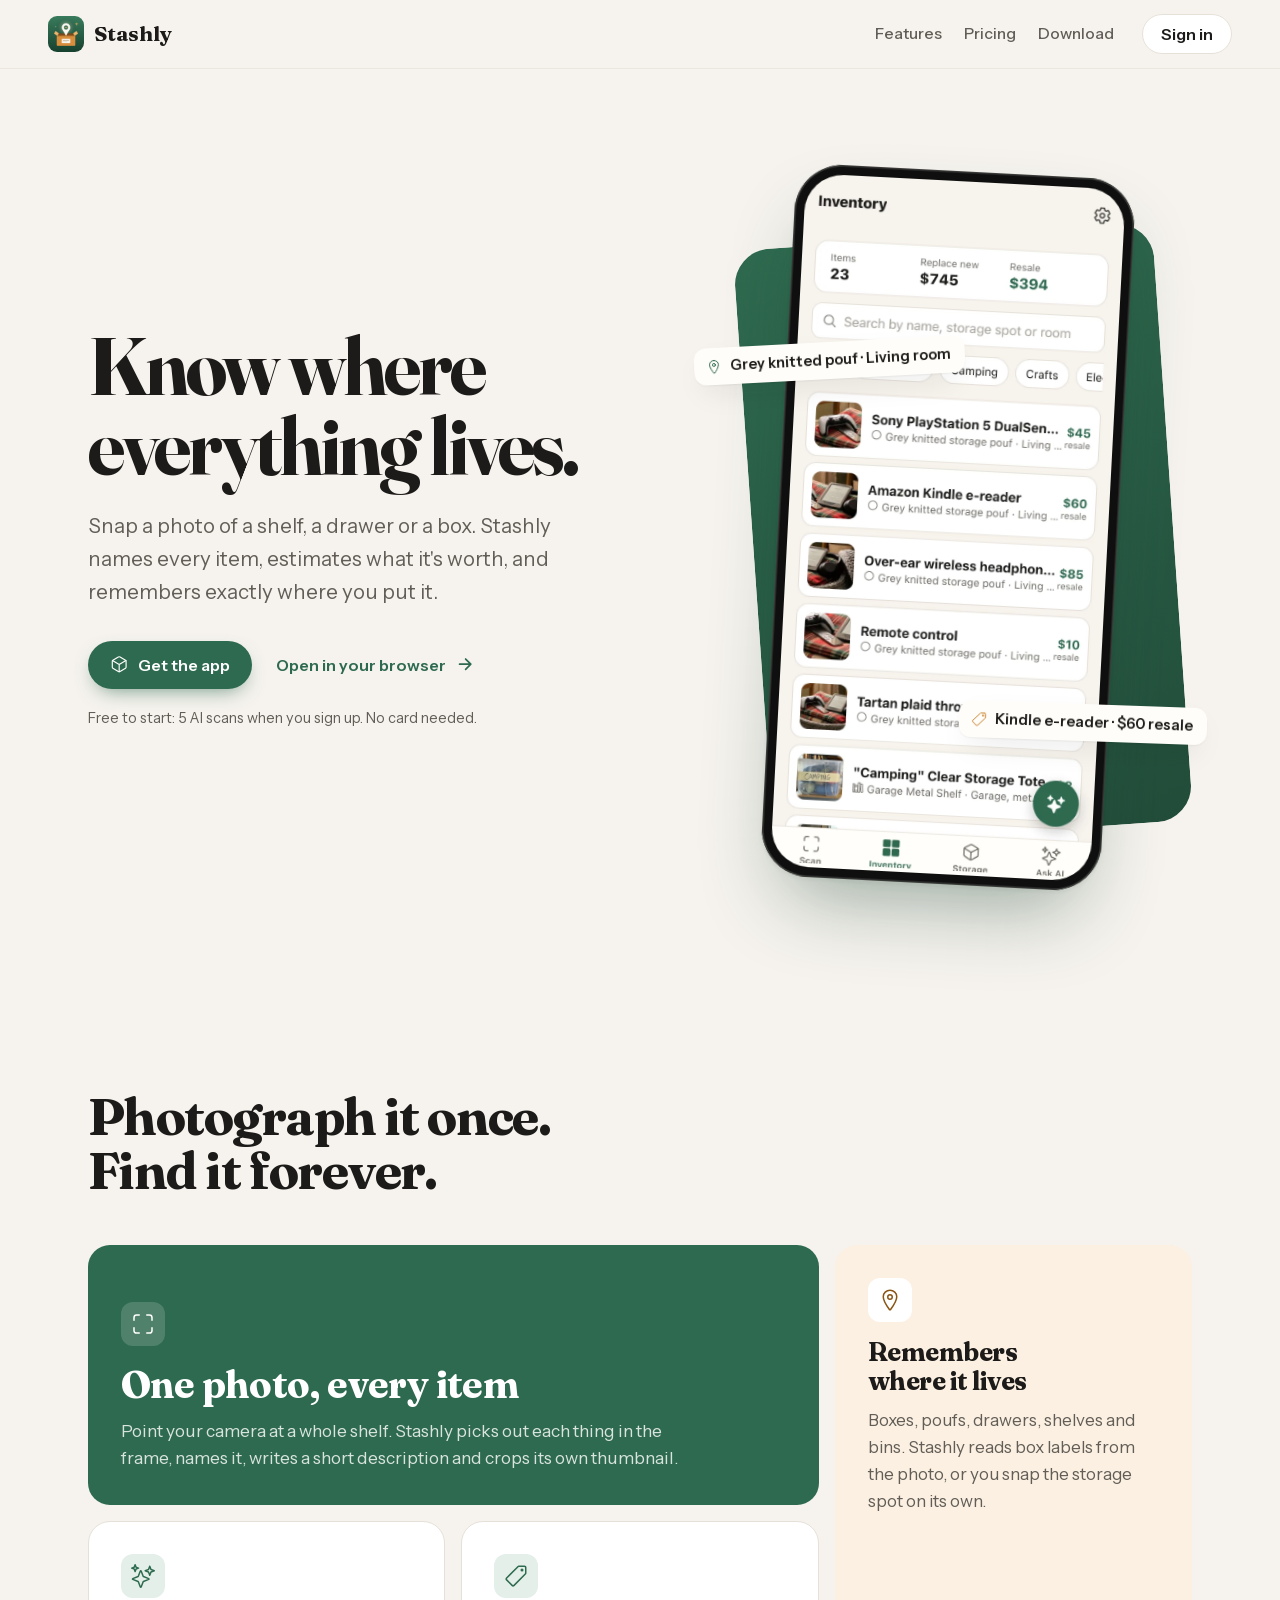
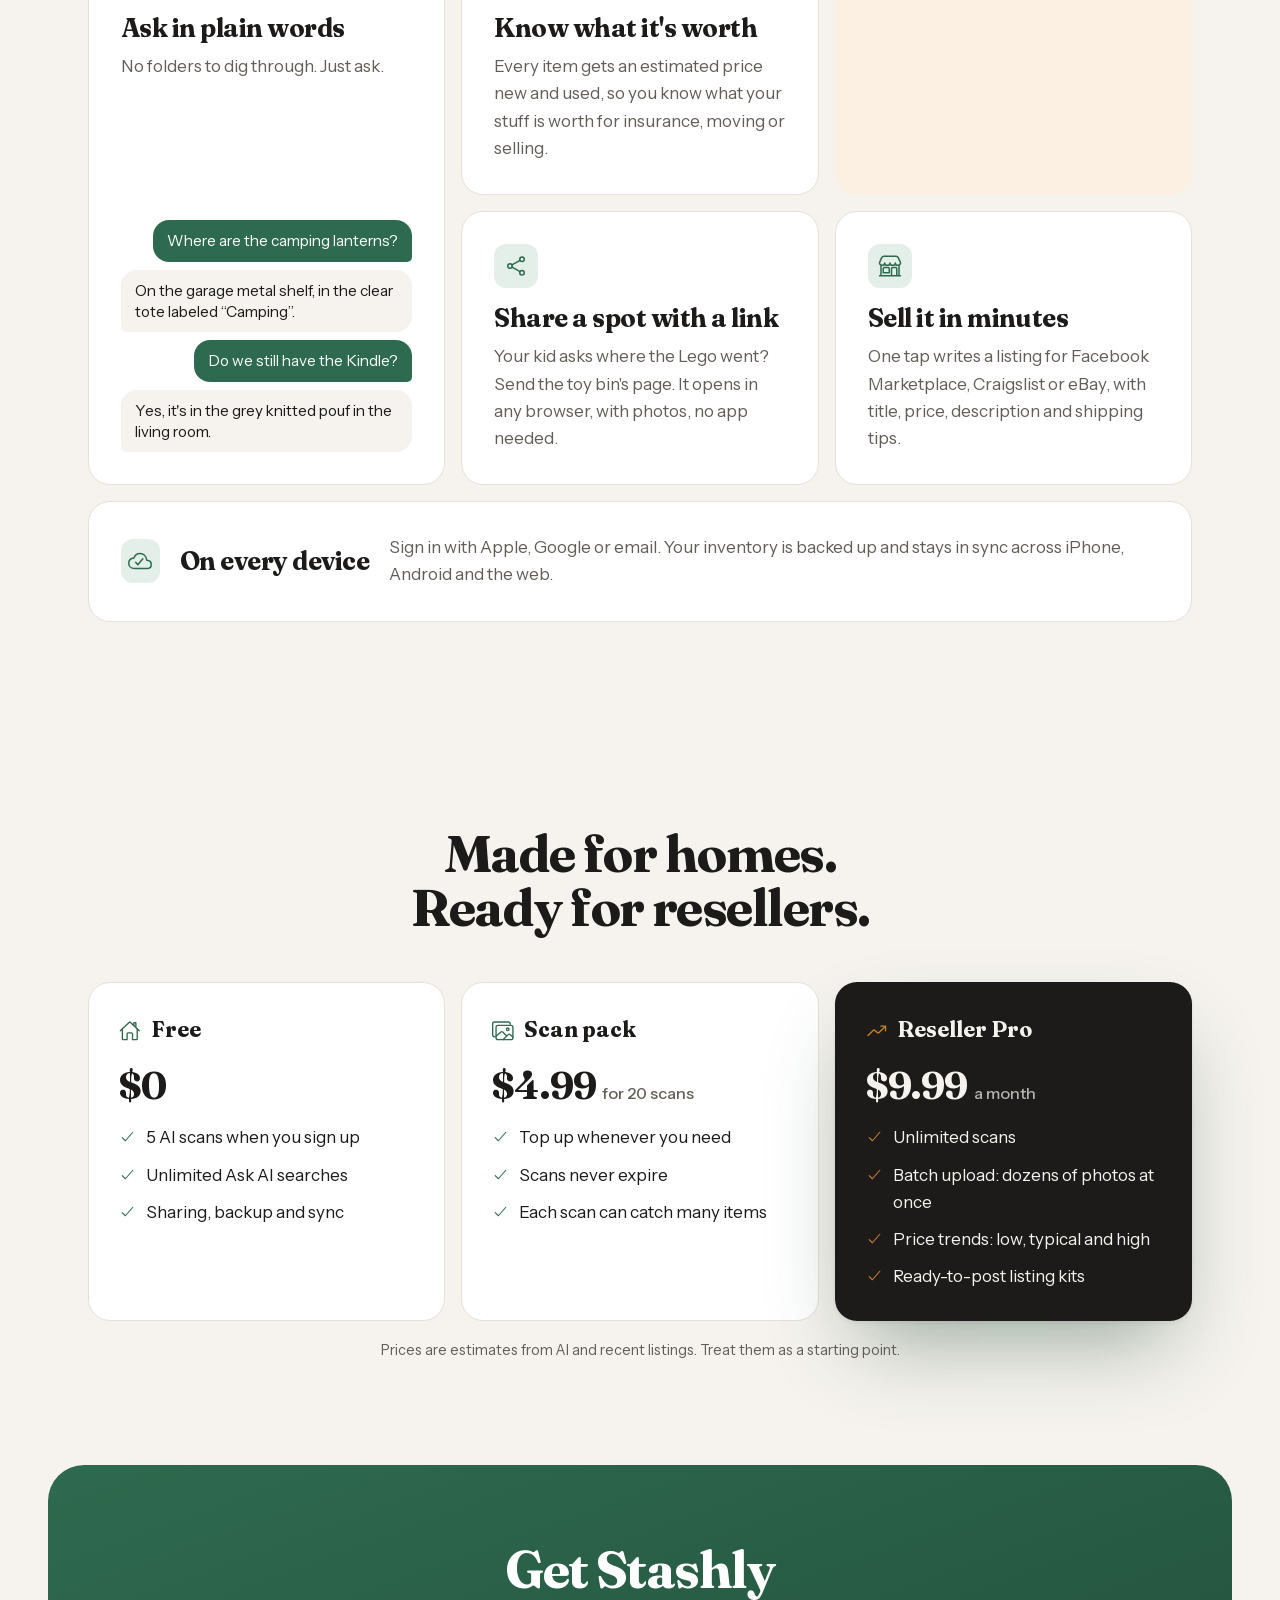
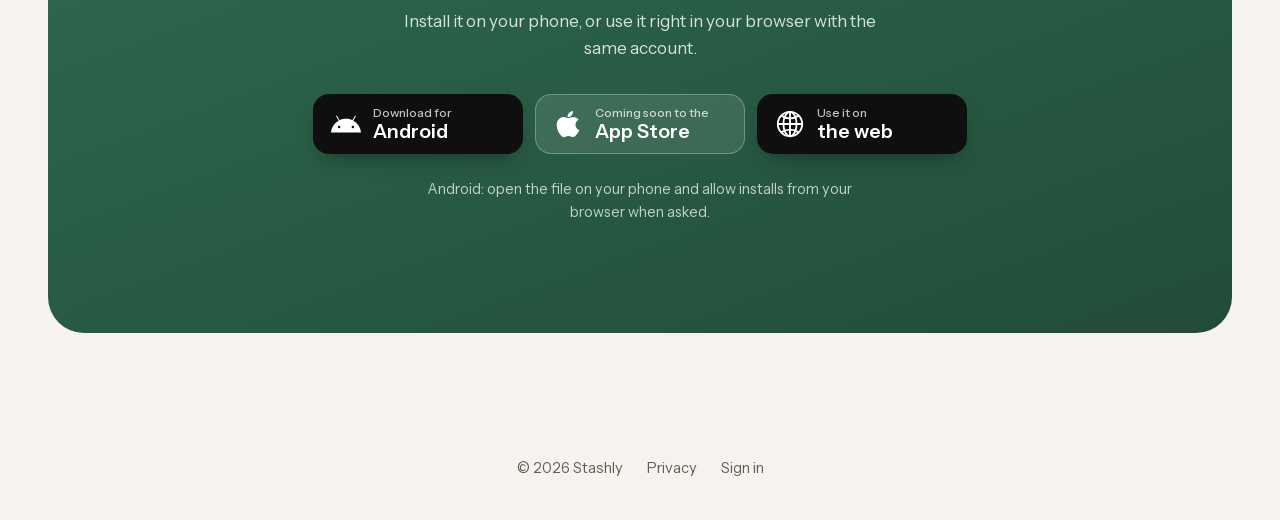
==== index.html @ a362dfa8 "Stashly website v0.7.0 Co-Authored-By: Claude Opus 5.5 <noreply@anthropic.com>" ====
<!doctype html>
<html lang="en">
<head>
  <meta charset="utf-8" />
  <meta name="viewport" content="width=device-width, initial-scale=1" />
  <title>Stashly – know where everything lives</title>
  <meta name="description" content="Snap a photo. Stashly names every item, estimates what it's worth, and remembers which box, pouf or drawer it's in. Ask in plain words to find anything." />
  <meta name="theme-color" content="#2E6A4F" />
  <meta property="og:title" content="Stashly – know where everything lives" />
  <meta property="og:description" content="AI home inventory: photograph your stuff, find anything, know what it's worth." />
  <meta property="og:image" content="img/app-inventory.webp" />
  <link rel="icon" type="image/png" href="img/favicon.png" />
  <link rel="apple-touch-icon" href="img/icon-192.png" />
  <link rel="preload" href="fonts/fraunces.woff2" as="font" type="font/woff2" crossorigin />
  <link rel="preload" href="fonts/instrument-sans.woff2" as="font" type="font/woff2" crossorigin />
  <link rel="stylesheet" href="style.css" />
</head>
<body>
  <a class="skip" href="#main">Skip to content</a>

  <header class="top">
    <a class="brand" href="./" aria-label="Stashly home">
      <img src="img/icon-192.png" alt="" width="36" height="36" />
      <span>Stashly</span>
    </a>
    <nav aria-label="Main">
      <a href="#features">Features</a>
      <a href="#pricing">Pricing</a>
      <a href="#download">Download</a>
    </nav>
    <a class="btn btn-ghost signin" href="app/sign-in">Sign in</a>
  </header>

  <main id="main">
    <section class="hero">
      <div class="hero-copy">
        <h1>Know where everything lives.</h1>
        <p class="lede">Snap a photo of a shelf, a drawer or a box. Stashly names every item, estimates what it's worth, and remembers exactly where you put it.</p>
        <div class="cta-row">
          <a class="btn btn-primary" href="#download"><svg aria-hidden="true" focusable="false" fill="currentColor" xmlns="http://www.w3.org/2000/svg" viewBox="0 0 512 512"><path d="M448 341.37V170.61A32 32 0 00432.11 143l-152-88.46a47.94 47.94 0 00-48.24 0L79.89 143A32 32 0 0064 170.61v170.76A32 32 0 0079.89 369l152 88.46a48 48 0 0048.24 0l152-88.46A32 32 0 00448 341.37z" fill="none" stroke="currentColor" stroke-linecap="round" stroke-linejoin="round" stroke-width="32"/><path fill="none" stroke="currentColor" stroke-linecap="round" stroke-linejoin="round" stroke-width="32" d="M69 153.99l187 110 187-110M256 463.99v-200"/></svg>Get the app</a>
          <a class="btn btn-quiet" href="app/">Open in your browser<svg aria-hidden="true" focusable="false" fill="currentColor" xmlns="http://www.w3.org/2000/svg" viewBox="0 0 512 512"><path fill="none" stroke="currentColor" stroke-linecap="round" stroke-linejoin="round" stroke-width="48" d="M268 112l144 144-144 144M392 256H100"/></svg></a>
        </div>
        <p class="fineprint">Free to start: 5 AI scans when you sign up. No card needed.</p>
      </div>

      <figure class="hero-art">
        <div class="slab" aria-hidden="true"></div>
        <div class="phone">
          <img src="img/app-inventory.webp" width="780" height="1688"
               alt="Stashly inventory screen: 23 items worth $745 new and $394 resale, each with a photo and the storage spot it lives in, like a grey knitted pouf in the living room." />
        </div>
        <span class="tag tag-a" aria-hidden="true"><svg aria-hidden="true" focusable="false" fill="currentColor" xmlns="http://www.w3.org/2000/svg" viewBox="0 0 512 512"><path d="M256 48c-79.5 0-144 61.39-144 137 0 87 96 224.87 131.25 272.49a15.77 15.77 0 0025.5 0C304 409.89 400 272.07 400 185c0-75.61-64.5-137-144-137z" fill="none" stroke="currentColor" stroke-linecap="round" stroke-linejoin="round" stroke-width="32"/><circle cx="256" cy="192" r="48" fill="none" stroke="currentColor" stroke-linecap="round" stroke-linejoin="round" stroke-width="32"/></svg>Grey knitted pouf · Living room</span>
        <span class="tag tag-b" aria-hidden="true"><svg aria-hidden="true" focusable="false" fill="currentColor" xmlns="http://www.w3.org/2000/svg" viewBox="0 0 512 512"><path d="M435.25 48h-122.9a14.46 14.46 0 00-10.2 4.2L56.45 297.9a28.85 28.85 0 000 40.7l117 117a28.85 28.85 0 0040.7 0L459.75 210a14.46 14.46 0 004.2-10.2v-123a28.66 28.66 0 00-28.7-28.8z" fill="none" stroke="currentColor" stroke-linecap="round" stroke-linejoin="round" stroke-width="32"/><path d="M384 160a32 32 0 1132-32 32 32 0 01-32 32z"/></svg>Kindle e-reader · $60 resale</span>
      </figure>
    </section>

    <section id="features" class="features" aria-labelledby="features-h">
      <h2 id="features-h">Photograph it once. Find it forever.</h2>

      <div class="bento">
        <article class="card c-scan">
          <span class="ico"><svg aria-hidden="true" focusable="false" fill="currentColor" xmlns="http://www.w3.org/2000/svg" viewBox="0 0 512 512"><path d="M336 448h56a56 56 0 0056-56v-56M448 176v-56a56 56 0 00-56-56h-56M176 448h-56a56 56 0 01-56-56v-56M64 176v-56a56 56 0 0156-56h56" fill="none" stroke="currentColor" stroke-linecap="round" stroke-linejoin="round" stroke-width="32"/></svg></span>
          <h3>One photo, every item</h3>
          <p>Point your camera at a whole shelf. Stashly picks out each thing in the frame, names it, writes a short description and crops its own thumbnail.</p>
        </article>

        <article class="card c-where">
          <span class="ico"><svg aria-hidden="true" focusable="false" fill="currentColor" xmlns="http://www.w3.org/2000/svg" viewBox="0 0 512 512"><path d="M256 48c-79.5 0-144 61.39-144 137 0 87 96 224.87 131.25 272.49a15.77 15.77 0 0025.5 0C304 409.89 400 272.07 400 185c0-75.61-64.5-137-144-137z" fill="none" stroke="currentColor" stroke-linecap="round" stroke-linejoin="round" stroke-width="32"/><circle cx="256" cy="192" r="48" fill="none" stroke="currentColor" stroke-linecap="round" stroke-linejoin="round" stroke-width="32"/></svg></span>
          <h3>Remembers where it lives</h3>
          <p>Boxes, poufs, drawers, shelves and bins. Stashly reads box labels from the photo, or you snap the storage spot on its own.</p>
        </article>

        <article class="card c-ask">
          <span class="ico"><svg aria-hidden="true" focusable="false" fill="currentColor" xmlns="http://www.w3.org/2000/svg" viewBox="0 0 512 512"><path d="M259.92 262.91L216.4 149.77a9 9 0 00-16.8 0l-43.52 113.14a9 9 0 01-5.17 5.17L37.77 311.6a9 9 0 000 16.8l113.14 43.52a9 9 0 015.17 5.17l43.52 113.14a9 9 0 0016.8 0l43.52-113.14a9 9 0 015.17-5.17l113.14-43.52a9 9 0 000-16.8l-113.14-43.52a9 9 0 01-5.17-5.17zM108 68L88 16 68 68 16 88l52 20 20 52 20-52 52-20-52-20zM426.67 117.33L400 48l-26.67 69.33L304 144l69.33 26.67L400 240l26.67-69.33L496 144l-69.33-26.67z" fill="none" stroke="currentColor" stroke-linecap="round" stroke-linejoin="round" stroke-width="32"/></svg></span>
          <h3>Ask in plain words</h3>
          <p>No folders to dig through. Just ask.</p>
          <div class="chat" aria-label="Example question and answer">
            <p class="q">Where are the camping lanterns?</p>
            <p class="a">On the garage metal shelf, in the clear tote labeled “Camping”.</p>
            <p class="q">Do we still have the Kindle?</p>
            <p class="a">Yes, it's in the grey knitted pouf in the living room.</p>
          </div>
        </article>

        <article class="card c-worth">
          <span class="ico"><svg aria-hidden="true" focusable="false" fill="currentColor" xmlns="http://www.w3.org/2000/svg" viewBox="0 0 512 512"><path d="M435.25 48h-122.9a14.46 14.46 0 00-10.2 4.2L56.45 297.9a28.85 28.85 0 000 40.7l117 117a28.85 28.85 0 0040.7 0L459.75 210a14.46 14.46 0 004.2-10.2v-123a28.66 28.66 0 00-28.7-28.8z" fill="none" stroke="currentColor" stroke-linecap="round" stroke-linejoin="round" stroke-width="32"/><path d="M384 160a32 32 0 1132-32 32 32 0 01-32 32z"/></svg></span>
          <h3>Know what it's worth</h3>
          <p>Every item gets an estimated price new and used, so you know what your stuff is worth for insurance, moving or selling.</p>
        </article>

        <article class="card c-share">
          <span class="ico"><svg aria-hidden="true" focusable="false" fill="currentColor" xmlns="http://www.w3.org/2000/svg" viewBox="0 0 512 512"><circle cx="128" cy="256" r="48" fill="none" stroke="currentColor" stroke-linecap="round" stroke-linejoin="round" stroke-width="32"/><circle cx="384" cy="112" r="48" fill="none" stroke="currentColor" stroke-linecap="round" stroke-linejoin="round" stroke-width="32"/><circle cx="384" cy="400" r="48" fill="none" stroke="currentColor" stroke-linecap="round" stroke-linejoin="round" stroke-width="32"/><path fill="none" stroke="currentColor" stroke-linecap="round" stroke-linejoin="round" stroke-width="32" d="M169.83 279.53l172.34 96.94M342.17 135.53l-172.34 96.94"/></svg></span>
          <h3>Share a spot with a link</h3>
          <p>Your kid asks where the Lego went? Send the toy bin's page. It opens in any browser, with photos, no app needed.</p>
        </article>

        <article class="card c-sell">
          <span class="ico"><svg aria-hidden="true" focusable="false" fill="currentColor" xmlns="http://www.w3.org/2000/svg" viewBox="0 0 512 512"><path fill="none" stroke="currentColor" stroke-linecap="round" stroke-linejoin="round" stroke-width="32" d="M448 448V240M64 240v208M382.47 48H129.53c-21.79 0-41.47 12-49.93 30.46L36.3 173c-14.58 31.81 9.63 67.85 47.19 69h2c31.4 0 56.85-25.18 56.85-52.23 0 27 25.46 52.23 56.86 52.23s56.8-23.38 56.8-52.23c0 27 25.45 52.23 56.85 52.23s56.86-23.38 56.86-52.23c0 28.85 25.45 52.23 56.85 52.23h1.95c37.56-1.17 61.77-37.21 47.19-69l-43.3-94.54C423.94 60 404.26 48 382.47 48zM32 464h448M136 288h80a24 24 0 0124 24v88h0-128 0v-88a24 24 0 0124-24zM288 464V312a24 24 0 0124-24h64a24 24 0 0124 24v152"/></svg></span>
          <h3>Sell it in minutes</h3>
          <p>One tap writes a listing for Facebook Marketplace, Craigslist or eBay, with title, price, description and shipping tips.</p>
        </article>

        <article class="card c-sync">
          <span class="ico"><svg aria-hidden="true" focusable="false" fill="currentColor" xmlns="http://www.w3.org/2000/svg" viewBox="0 0 512 512"><path d="M400 240c-8.89-89.54-71-144-144-144-69 0-113.44 48.2-128 96-60 6-112 43.59-112 112 0 66 54 112 120 112h260c55 0 100-27.44 100-88 0-59.82-53-85.76-96-88z" fill="none" stroke="currentColor" stroke-linejoin="round" stroke-width="32"/><path fill="none" stroke="currentColor" stroke-linecap="round" stroke-linejoin="round" stroke-width="32" d="M317 208L209.2 336 163 284.8"/></svg></span>
          <h3>On every device</h3>
          <p>Sign in with Apple, Google or email. Your inventory is backed up and stays in sync across iPhone, Android and the web.</p>
        </article>
      </div>
    </section>

    <section id="pricing" class="pricing" aria-labelledby="pricing-h">
      <h2 id="pricing-h">Made for homes. Ready for resellers.</h2>
      <div class="plans">
        <div class="plan">
          <h3><svg aria-hidden="true" focusable="false" fill="currentColor" xmlns="http://www.w3.org/2000/svg" viewBox="0 0 512 512"><path d="M80 212v236a16 16 0 0016 16h96V328a24 24 0 0124-24h80a24 24 0 0124 24v136h96a16 16 0 0016-16V212" fill="none" stroke="currentColor" stroke-linecap="round" stroke-linejoin="round" stroke-width="32"/><path d="M480 256L266.89 52c-5-5.28-16.69-5.34-21.78 0L32 256M400 179V64h-48v69" fill="none" stroke="currentColor" stroke-linecap="round" stroke-linejoin="round" stroke-width="32"/></svg>Free</h3>
          <p class="price">$0</p>
          <ul>
            <li><svg aria-hidden="true" focusable="false" fill="currentColor" xmlns="http://www.w3.org/2000/svg" viewBox="0 0 512 512"><path fill="none" stroke="currentColor" stroke-linecap="round" stroke-linejoin="round" stroke-width="32" d="M416 128L192 384l-96-96"/></svg>5 AI scans when you sign up</li>
            <li><svg aria-hidden="true" focusable="false" fill="currentColor" xmlns="http://www.w3.org/2000/svg" viewBox="0 0 512 512"><path fill="none" stroke="currentColor" stroke-linecap="round" stroke-linejoin="round" stroke-width="32" d="M416 128L192 384l-96-96"/></svg>Unlimited Ask AI searches</li>
            <li><svg aria-hidden="true" focusable="false" fill="currentColor" xmlns="http://www.w3.org/2000/svg" viewBox="0 0 512 512"><path fill="none" stroke="currentColor" stroke-linecap="round" stroke-linejoin="round" stroke-width="32" d="M416 128L192 384l-96-96"/></svg>Sharing, backup and sync</li>
          </ul>
        </div>
        <div class="plan">
          <h3><svg aria-hidden="true" focusable="false" fill="currentColor" xmlns="http://www.w3.org/2000/svg" viewBox="0 0 512 512"><path d="M432 112V96a48.14 48.14 0 00-48-48H64a48.14 48.14 0 00-48 48v256a48.14 48.14 0 0048 48h16" fill="none" stroke="currentColor" stroke-linejoin="round" stroke-width="32"/><rect x="96" y="128" width="400" height="336" rx="45.99" ry="45.99" fill="none" stroke="currentColor" stroke-linejoin="round" stroke-width="32"/><ellipse cx="372.92" cy="219.64" rx="30.77" ry="30.55" fill="none" stroke="currentColor" stroke-miterlimit="10" stroke-width="32"/><path d="M342.15 372.17L255 285.78a30.93 30.93 0 00-42.18-1.21L96 387.64M265.23 464l118.59-117.73a31 31 0 0141.46-1.87L496 402.91" fill="none" stroke="currentColor" stroke-linecap="round" stroke-linejoin="round" stroke-width="32"/></svg>Scan pack</h3>
          <p class="price">$4.99 <span>for 20 scans</span></p>
          <ul>
            <li><svg aria-hidden="true" focusable="false" fill="currentColor" xmlns="http://www.w3.org/2000/svg" viewBox="0 0 512 512"><path fill="none" stroke="currentColor" stroke-linecap="round" stroke-linejoin="round" stroke-width="32" d="M416 128L192 384l-96-96"/></svg>Top up whenever you need</li>
            <li><svg aria-hidden="true" focusable="false" fill="currentColor" xmlns="http://www.w3.org/2000/svg" viewBox="0 0 512 512"><path fill="none" stroke="currentColor" stroke-linecap="round" stroke-linejoin="round" stroke-width="32" d="M416 128L192 384l-96-96"/></svg>Scans never expire</li>
            <li><svg aria-hidden="true" focusable="false" fill="currentColor" xmlns="http://www.w3.org/2000/svg" viewBox="0 0 512 512"><path fill="none" stroke="currentColor" stroke-linecap="round" stroke-linejoin="round" stroke-width="32" d="M416 128L192 384l-96-96"/></svg>Each scan can catch many items</li>
          </ul>
        </div>
        <div class="plan plan-pro">
          <h3><svg aria-hidden="true" focusable="false" fill="currentColor" xmlns="http://www.w3.org/2000/svg" viewBox="0 0 512 512"><path fill="none" stroke="currentColor" stroke-linecap="round" stroke-linejoin="round" stroke-width="32" d="M352 144h112v112"/><path d="M48 368l121.37-121.37a32 32 0 0145.26 0l50.74 50.74a32 32 0 0045.26 0L448 160" fill="none" stroke="currentColor" stroke-linecap="round" stroke-linejoin="round" stroke-width="32"/></svg>Reseller Pro</h3>
          <p class="price">$9.99 <span>a month</span></p>
          <ul>
            <li><svg aria-hidden="true" focusable="false" fill="currentColor" xmlns="http://www.w3.org/2000/svg" viewBox="0 0 512 512"><path fill="none" stroke="currentColor" stroke-linecap="round" stroke-linejoin="round" stroke-width="32" d="M416 128L192 384l-96-96"/></svg>Unlimited scans</li>
            <li><svg aria-hidden="true" focusable="false" fill="currentColor" xmlns="http://www.w3.org/2000/svg" viewBox="0 0 512 512"><path fill="none" stroke="currentColor" stroke-linecap="round" stroke-linejoin="round" stroke-width="32" d="M416 128L192 384l-96-96"/></svg>Batch upload: dozens of photos at once</li>
            <li><svg aria-hidden="true" focusable="false" fill="currentColor" xmlns="http://www.w3.org/2000/svg" viewBox="0 0 512 512"><path fill="none" stroke="currentColor" stroke-linecap="round" stroke-linejoin="round" stroke-width="32" d="M416 128L192 384l-96-96"/></svg>Price trends: low, typical and high</li>
            <li><svg aria-hidden="true" focusable="false" fill="currentColor" xmlns="http://www.w3.org/2000/svg" viewBox="0 0 512 512"><path fill="none" stroke="currentColor" stroke-linecap="round" stroke-linejoin="round" stroke-width="32" d="M416 128L192 384l-96-96"/></svg>Ready-to-post listing kits</li>
          </ul>
        </div>
      </div>
      <p class="fineprint center">Prices are estimates from AI and recent listings. Treat them as a starting point.</p>
    </section>

    <section id="download" class="download" aria-labelledby="download-h">
      <div class="download-inner">
        <h2 id="download-h">Get Stashly</h2>
        <p>Install it on your phone, or use it right in your browser with the same account.</p>
        <div class="stores">
          <a class="store" href="https://github.com/sslugic/stashly-site/releases/latest/download/Stashly.apk">
            <svg aria-hidden="true" focusable="false" fill="currentColor" xmlns="http://www.w3.org/2000/svg" viewBox="0 0 512 512"><path d="M380.91 199l42.47-73.57a8.63 8.63 0 00-3.12-11.76 8.52 8.52 0 00-11.71 3.12l-43 74.52c-32.83-15-69.78-23.35-109.52-23.35s-76.69 8.36-109.52 23.35l-43-74.52a8.6 8.6 0 10-14.88 8.64L131 199C57.8 238.64 8.19 312.77 0 399.55h512c-8.19-86.78-57.8-160.91-131.09-200.55zM138.45 327.65a21.46 21.46 0 1121.46-21.46 21.47 21.47 0 01-21.46 21.46zm235 0A21.46 21.46 0 11395 306.19a21.47 21.47 0 01-21.51 21.46z"/></svg>
            <span><small>Download for</small>Android</span>
          </a>
          <span class="store is-soon" aria-disabled="true">
            <svg aria-hidden="true" focusable="false" fill="currentColor" xmlns="http://www.w3.org/2000/svg" viewBox="0 0 512 512"><path d="M349.13 136.86c-40.32 0-57.36 19.24-85.44 19.24-28.79 0-50.75-19.1-85.69-19.1-34.2 0-70.67 20.88-93.83 56.45-32.52 50.16-27 144.63 25.67 225.11 18.84 28.81 44 61.12 77 61.47h.6c28.68 0 37.2-18.78 76.67-19h.6c38.88 0 46.68 18.89 75.24 18.89h.6c33-.35 59.51-36.15 78.35-64.85 13.56-20.64 18.6-31 29-54.35-76.19-28.92-88.43-136.93-13.08-178.34-23-28.8-55.32-45.48-85.79-45.48z"/><path d="M340.25 32c-24 1.63-52 16.91-68.4 36.86-14.88 18.08-27.12 44.9-22.32 70.91h1.92c25.56 0 51.72-15.39 67-35.11 14.72-18.77 25.88-45.37 21.8-72.66z"/></svg>
            <span><small>Coming soon to the</small>App Store</span>
          </span>
          <a class="store" href="app/">
            <svg aria-hidden="true" focusable="false" fill="currentColor" xmlns="http://www.w3.org/2000/svg" viewBox="0 0 512 512"><path d="M256 48C141.13 48 48 141.13 48 256s93.13 208 208 208 208-93.13 208-208S370.87 48 256 48z" fill="none" stroke="currentColor" stroke-miterlimit="10" stroke-width="32"/><path d="M256 48c-58.07 0-112.67 93.13-112.67 208S197.93 464 256 464s112.67-93.13 112.67-208S314.07 48 256 48z" fill="none" stroke="currentColor" stroke-miterlimit="10" stroke-width="32"/><path d="M117.33 117.33c38.24 27.15 86.38 43.34 138.67 43.34s100.43-16.19 138.67-43.34M394.67 394.67c-38.24-27.15-86.38-43.34-138.67-43.34s-100.43 16.19-138.67 43.34" fill="none" stroke="currentColor" stroke-linecap="round" stroke-linejoin="round" stroke-width="32"/><path fill="none" stroke="currentColor" stroke-miterlimit="10" stroke-width="32" d="M256 48v416M464 256H48"/></svg>
            <span><small>Use it on</small>the web</span>
          </a>
        </div>
        <p class="fineprint">Android: open the file on your phone and allow installs from your browser when asked.</p>
      </div>
    </section>
  </main>

  <footer class="foot">
    <span>© 2026 Stashly</span>
    <a href="privacy.html">Privacy</a>
    <a href="app/sign-in">Sign in</a>
  </footer>
</body>
</html>
---- style.css ----
@font-face {
  font-family: 'Fraunces';
  src: url(fonts/fraunces.woff2) format('woff2');
  font-weight: 400 800;
  font-display: swap;
}
@font-face {
  font-family: 'Instrument Sans';
  src: url(fonts/instrument-sans.woff2) format('woff2');
  font-weight: 400 700;
  font-display: swap;
}

:root {
  --bg: #F6F3EE;
  --paper: #FFFDF9;
  --card: #FFFFFF;
  --ink: #1C1B19;
  --muted: #625E57;
  --line: #E6E1D8;
  --brand: #2E6A4F;
  --brand-deep: #214C39;
  --brand-soft: #E3EFE8;
  --on-brand: #FFFFFF;
  --amber: #C9822B;
  --amber-ink: #8A5413;
  --amber-soft: #FBF0E1;
  --kraft: #D9B98C;
  --shadow: 0 1px 2px rgba(28, 27, 25, .06), 0 12px 32px -12px rgba(28, 27, 25, .18);
  --shadow-lg: 0 2px 4px rgba(28, 27, 25, .06), 0 40px 80px -24px rgba(33, 76, 57, .45);
  --radius: 22px;
  --display: 'Fraunces', Georgia, serif;
  --body: 'Instrument Sans', system-ui, sans-serif;
  color-scheme: light;
}

@media (prefers-color-scheme: dark) {
  :root {
    --bg: #111513;
    --paper: #161A18;
    --card: #1B201D;
    --ink: #EEEBE5;
    --muted: #A3ACA6;
    --line: #2A312D;
    --brand: #6FBF97;
    --brand-deep: #1E3A2D;
    --brand-soft: #1F2E27;
    --on-brand: #0E1F17;
    --amber: #E3A24F;
    --amber-ink: #E9B470;
    --amber-soft: #2B2218;
    --kraft: #6B5638;
    --shadow: 0 1px 2px rgba(0, 0, 0, .3), 0 12px 32px -12px rgba(0, 0, 0, .6);
    --shadow-lg: 0 2px 4px rgba(0, 0, 0, .3), 0 40px 80px -24px rgba(0, 0, 0, .8);
    color-scheme: dark;
  }
}

* { box-sizing: border-box; }
html { scroll-behavior: smooth; -webkit-text-size-adjust: 100%; }
body {
  margin: 0;
  background: var(--bg);
  color: var(--ink);
  font: 400 1.0625rem/1.6 var(--body);
  -webkit-font-smoothing: antialiased;
  text-rendering: optimizeLegibility;
}
img { max-width: 100%; display: block; }
a { color: inherit; text-underline-offset: .2em; }
::selection { background: var(--brand); color: var(--on-brand); }
:focus-visible { outline: 3px solid var(--amber); outline-offset: 3px; border-radius: 8px; }
html { scrollbar-color: var(--line) transparent; }

.skip { position: absolute; left: -999px; top: 8px; background: var(--ink); color: var(--bg); padding: 8px 14px; border-radius: 10px; z-index: 10; }
.skip:focus { left: 16px; }

.ico, [data-icon] { display: inline-flex; }
svg { width: 1em; height: 1em; flex: none; }

/* ---------- header ---------- */
.top {
  position: sticky; top: 0; z-index: 5;
  display: flex; align-items: center; gap: 28px;
  padding: 14px clamp(16px, 4vw, 48px);
  background: color-mix(in srgb, var(--bg) 82%, transparent);
  backdrop-filter: saturate(1.4) blur(14px);
  -webkit-backdrop-filter: saturate(1.4) blur(14px);
  border-bottom: 1px solid color-mix(in srgb, var(--line) 70%, transparent);
}
.brand { display: flex; align-items: center; gap: 10px; text-decoration: none; font: 700 1.3rem/1 var(--display); letter-spacing: -.01em; }
.brand img { border-radius: 9px; }
.top nav { display: flex; gap: 22px; margin-left: auto; }
.top nav a { text-decoration: none; color: var(--muted); font-weight: 500; font-size: .98rem; }
.top nav a:hover { color: var(--ink); }

/* ---------- buttons ---------- */
.btn {
  display: inline-flex; align-items: center; gap: 10px;
  min-height: 48px; padding: 0 22px; border-radius: 999px;
  font: 600 1rem/1 var(--body); text-decoration: none; cursor: pointer;
  transition: transform .2s cubic-bezier(.2, .8, .2, 1), box-shadow .2s, background-color .2s;
}
.btn svg { width: 1.15em; height: 1.15em; }
.btn-primary { background: var(--brand); color: var(--on-brand); box-shadow: 0 8px 20px -8px color-mix(in srgb, var(--brand) 70%, transparent); }
.btn-primary:hover { transform: translateY(-2px); box-shadow: 0 14px 28px -10px color-mix(in srgb, var(--brand) 80%, transparent); }
.btn-quiet { color: var(--brand); padding: 0 10px; }
.btn-quiet:hover svg { transform: translateX(3px); }
.btn-quiet svg { transition: transform .2s; }
.btn-ghost { min-height: 40px; padding: 0 18px; border: 1px solid var(--line); background: var(--card); }
.btn-ghost:hover { border-color: var(--brand); color: var(--brand); }

/* ---------- hero ---------- */
.hero {
  display: grid; grid-template-columns: minmax(0, 1.05fr) minmax(0, .95fr);
  align-items: center; gap: clamp(32px, 6vw, 96px);
  max-width: 1200px; margin: 0 auto;
  padding: clamp(48px, 8vw, 104px) clamp(16px, 4vw, 48px) clamp(56px, 8vw, 120px);
}
h1, h2, h3 { font-family: var(--display); font-weight: 700; text-wrap: balance; margin: 0; }
h1 {
  font-size: clamp(2.75rem, 6.4vw, 5.25rem); line-height: .98; letter-spacing: -.035em;
  font-variation-settings: 'opsz' 144;
}
.lede { font-size: clamp(1.1rem, 1.6vw, 1.3rem); color: var(--muted); max-width: 34ch; margin: 24px 0 32px; }
.cta-row { display: flex; flex-wrap: wrap; align-items: center; gap: 10px 14px; }
.fineprint { color: var(--muted); font-size: .9rem; margin: 18px 0 0; }
.center { text-align: center; }

.hero-art { position: relative; margin: 0; display: grid; place-items: center; min-height: 560px; }
.slab {
  position: absolute; inset: 9% 4% 7% 10%;
  border-radius: 36px;
  background:
    repeating-linear-gradient(90deg, transparent 0 46%, color-mix(in srgb, var(--kraft) 55%, transparent) 46% 54%, transparent 54% 100%),
    linear-gradient(160deg, #2E6A4F 0%, #214C39 100%);
  background-size: 100% 22px, auto;
  background-repeat: no-repeat;
  background-position: 0 0, 0 0;
  transform: rotate(-4deg);
}
.phone {
  position: relative; width: min(340px, 72vw);
  padding: 10px; border-radius: 48px;
  background: #0E0F0E;
  box-shadow: var(--shadow-lg), inset 0 0 0 1.5px #3A3C3A;
  transform: rotate(3deg);
}
.phone img { border-radius: 38px; width: 100%; height: auto; }
.tag {
  position: absolute; display: inline-flex; align-items: center; gap: 8px;
  padding: 10px 14px 10px 12px; border-radius: 12px;
  background: var(--paper); color: var(--ink);
  font: 600 .9rem/1.2 var(--body); white-space: nowrap;
  box-shadow: var(--shadow);
}
.tag svg { color: var(--brand); width: 1.1em; height: 1.1em; }
.tag-a { left: -2%; top: 24%; transform: rotate(-3deg); }
.tag-b { right: -3%; bottom: 20%; transform: rotate(2deg); }
.tag-b svg { color: var(--amber); }

@media (prefers-reduced-motion: no-preference) {
  .phone { animation: rise 1.1s cubic-bezier(.16, 1, .3, 1) both; }
  .tag { animation: pop .7s cubic-bezier(.16, 1, .3, 1) both; }
  .tag-a { animation-delay: .55s; }
  .tag-b { animation-delay: .75s; }
  @keyframes rise { from { transform: translateY(40px) rotate(6deg); filter: blur(6px); opacity: .4; } }
  @keyframes pop { from { opacity: 0; scale: .9; filter: blur(4px); } }
}

/* ---------- features ---------- */
.features, .pricing { max-width: 1200px; margin: 0 auto; padding: clamp(56px, 8vw, 112px) clamp(16px, 4vw, 48px); }
h2 { font-size: clamp(2rem, 4.2vw, 3.25rem); line-height: 1.04; letter-spacing: -.03em; max-width: 18ch; margin-bottom: clamp(28px, 4vw, 48px); }
.pricing h2 { margin-inline: auto; text-align: center; }

.bento {
  display: grid; gap: 16px;
  grid-template-columns: repeat(6, minmax(0, 1fr));
  grid-template-areas:
    "scan scan scan scan where where"
    "ask ask worth worth where where"
    "ask ask share share sell sell"
    "sync sync sync sync sync sync";
}
.card {
  background: var(--card); border: 1px solid var(--line); border-radius: var(--radius);
  padding: clamp(22px, 2.6vw, 32px);
  display: flex; flex-direction: column; gap: 10px;
}
.card h3 { font-size: clamp(1.3rem, 2vw, 1.6rem); line-height: 1.15; letter-spacing: -.02em; }
.card p { margin: 0; color: var(--muted); max-width: 52ch; }
.card .ico { width: 44px; height: 44px; border-radius: 12px; display: grid; place-items: center; background: var(--brand-soft); color: var(--brand); margin-bottom: 6px; }
.card .ico svg { width: 24px; height: 24px; }

.c-scan { grid-area: scan; background: var(--brand); border-color: transparent; color: var(--on-brand); justify-content: flex-end; min-height: 260px; }
.c-scan p { color: color-mix(in srgb, var(--on-brand) 82%, var(--brand)); font-size: 1.08rem; }
.c-scan h3 { font-size: clamp(1.7rem, 3vw, 2.4rem); }
.c-scan .ico { background: color-mix(in srgb, var(--on-brand) 16%, transparent); color: var(--on-brand); }
.c-where { grid-area: where; background: var(--amber-soft); border-color: transparent; }
.c-where .ico { background: var(--card); color: var(--amber-ink); }
.c-ask { grid-area: ask; }
.c-worth { grid-area: worth; }
.c-share { grid-area: share; }
.c-sell { grid-area: sell; }
.c-sync { grid-area: sync; flex-direction: row; align-items: center; gap: 20px; }
.c-sync .ico { margin: 0; }
.c-sync p { max-width: 70ch; }
.c-sync h3 { white-space: nowrap; }

.chat { margin-top: auto; padding-top: 14px; display: grid; gap: 8px; }
.chat p { margin: 0; padding: 10px 14px; border-radius: 16px; font-size: .95rem; line-height: 1.4; max-width: 30ch; }
.chat .q { justify-self: end; background: var(--brand); color: var(--on-brand); border-bottom-right-radius: 5px; }
.chat .a { background: var(--bg); color: var(--ink); border-bottom-left-radius: 5px; }

/* ---------- pricing ---------- */
.plans { display: grid; grid-template-columns: repeat(3, minmax(0, 1fr)); gap: 16px; align-items: stretch; }
.plan { background: var(--card); border: 1px solid var(--line); border-radius: var(--radius); padding: 30px; }
.plan h3 { display: flex; align-items: center; gap: 10px; font-size: 1.35rem; }
.plan h3 svg { color: var(--brand); }
.price { font: 700 2.4rem/1 var(--display); letter-spacing: -.03em; margin: 18px 0 20px; font-variant-numeric: tabular-nums; }
.price span { font: 500 1rem var(--body); color: var(--muted); letter-spacing: 0; }
.plan ul { list-style: none; margin: 0; padding: 0; display: grid; gap: 10px; }
.plan li { display: flex; gap: 10px; align-items: baseline; }
.plan li svg { color: var(--brand); transform: translateY(2px); }
.plan-pro { background: var(--ink); color: var(--bg); border-color: transparent; box-shadow: var(--shadow-lg); }
.plan-pro .price span { color: color-mix(in srgb, var(--bg) 70%, var(--ink)); }
.plan-pro h3 svg, .plan-pro li svg { color: var(--amber); }

/* ---------- download ---------- */
.download { padding: 0 clamp(16px, 4vw, 48px) clamp(56px, 8vw, 96px); }
.download-inner {
  max-width: 1200px; margin: 0 auto; border-radius: 36px;
  padding: clamp(40px, 6vw, 80px) clamp(24px, 5vw, 72px);
  background: linear-gradient(160deg, var(--brand) 0%, var(--brand-deep) 100%);
  color: #fff; text-align: center;
}
.download-inner h2 { margin: 0 auto 12px; color: #fff; }
.download-inner > p { color: rgba(255, 255, 255, .82); margin: 0 auto 32px; max-width: 46ch; }
.download-inner .fineprint { color: rgba(255, 255, 255, .72); margin-top: 24px; }
.stores { display: flex; flex-wrap: wrap; justify-content: center; gap: 12px; }
.store {
  display: inline-flex; align-items: center; gap: 12px; min-width: 210px;
  padding: 12px 22px 12px 18px; border-radius: 16px;
  background: #0E0F0E; color: #fff; text-decoration: none; text-align: left;
  transition: transform .2s cubic-bezier(.2, .8, .2, 1), box-shadow .2s;
  box-shadow: 0 10px 24px -12px rgba(0, 0, 0, .6);
}
.store svg { width: 30px; height: 30px; }
.store span { display: flex; flex-direction: column; font: 600 1.2rem/1.15 var(--body); }
.store small { font-size: .75rem; font-weight: 500; opacity: .75; }
a.store:hover { transform: translateY(-2px); box-shadow: 0 16px 30px -12px rgba(0, 0, 0, .7); }
.store.is-soon { background: rgba(255, 255, 255, .1); box-shadow: inset 0 0 0 1px rgba(255, 255, 255, .28); cursor: default; }

/* ---------- footer ---------- */
.foot { display: flex; gap: 24px; justify-content: center; padding: 28px 16px 40px; color: var(--muted); font-size: .92rem; }
.foot a { text-decoration: none; }
.foot a:hover { color: var(--ink); text-decoration: underline; }

/* ---------- responsive ---------- */
@media (max-width: 960px) {
  .hero { grid-template-columns: 1fr; text-align: left; }
  .hero-art { min-height: 0; padding: 16px 0 8px; }
  .bento {
    grid-template-columns: repeat(2, minmax(0, 1fr));
    grid-template-areas: "scan scan" "where ask" "worth ask" "share sell" "sync sync";
  }
  .plans { grid-template-columns: 1fr; max-width: 520px; margin: 0 auto; }
}
@media (max-width: 640px) {
  .top { gap: 12px; }
  .top nav { display: none; }
  .signin { margin-left: auto; }
  .bento { grid-template-columns: 1fr; grid-template-areas: "scan" "where" "ask" "worth" "share" "sell" "sync"; }
  .c-sync { flex-direction: column; align-items: flex-start; }
  .c-sync h3 { white-space: normal; }
  .tag-a { left: 0; top: 10%; }
  .tag-b { right: 0; bottom: 12%; }
  .tag { font-size: .8rem; }
  .store { min-width: 0; width: 100%; max-width: 320px; }
}
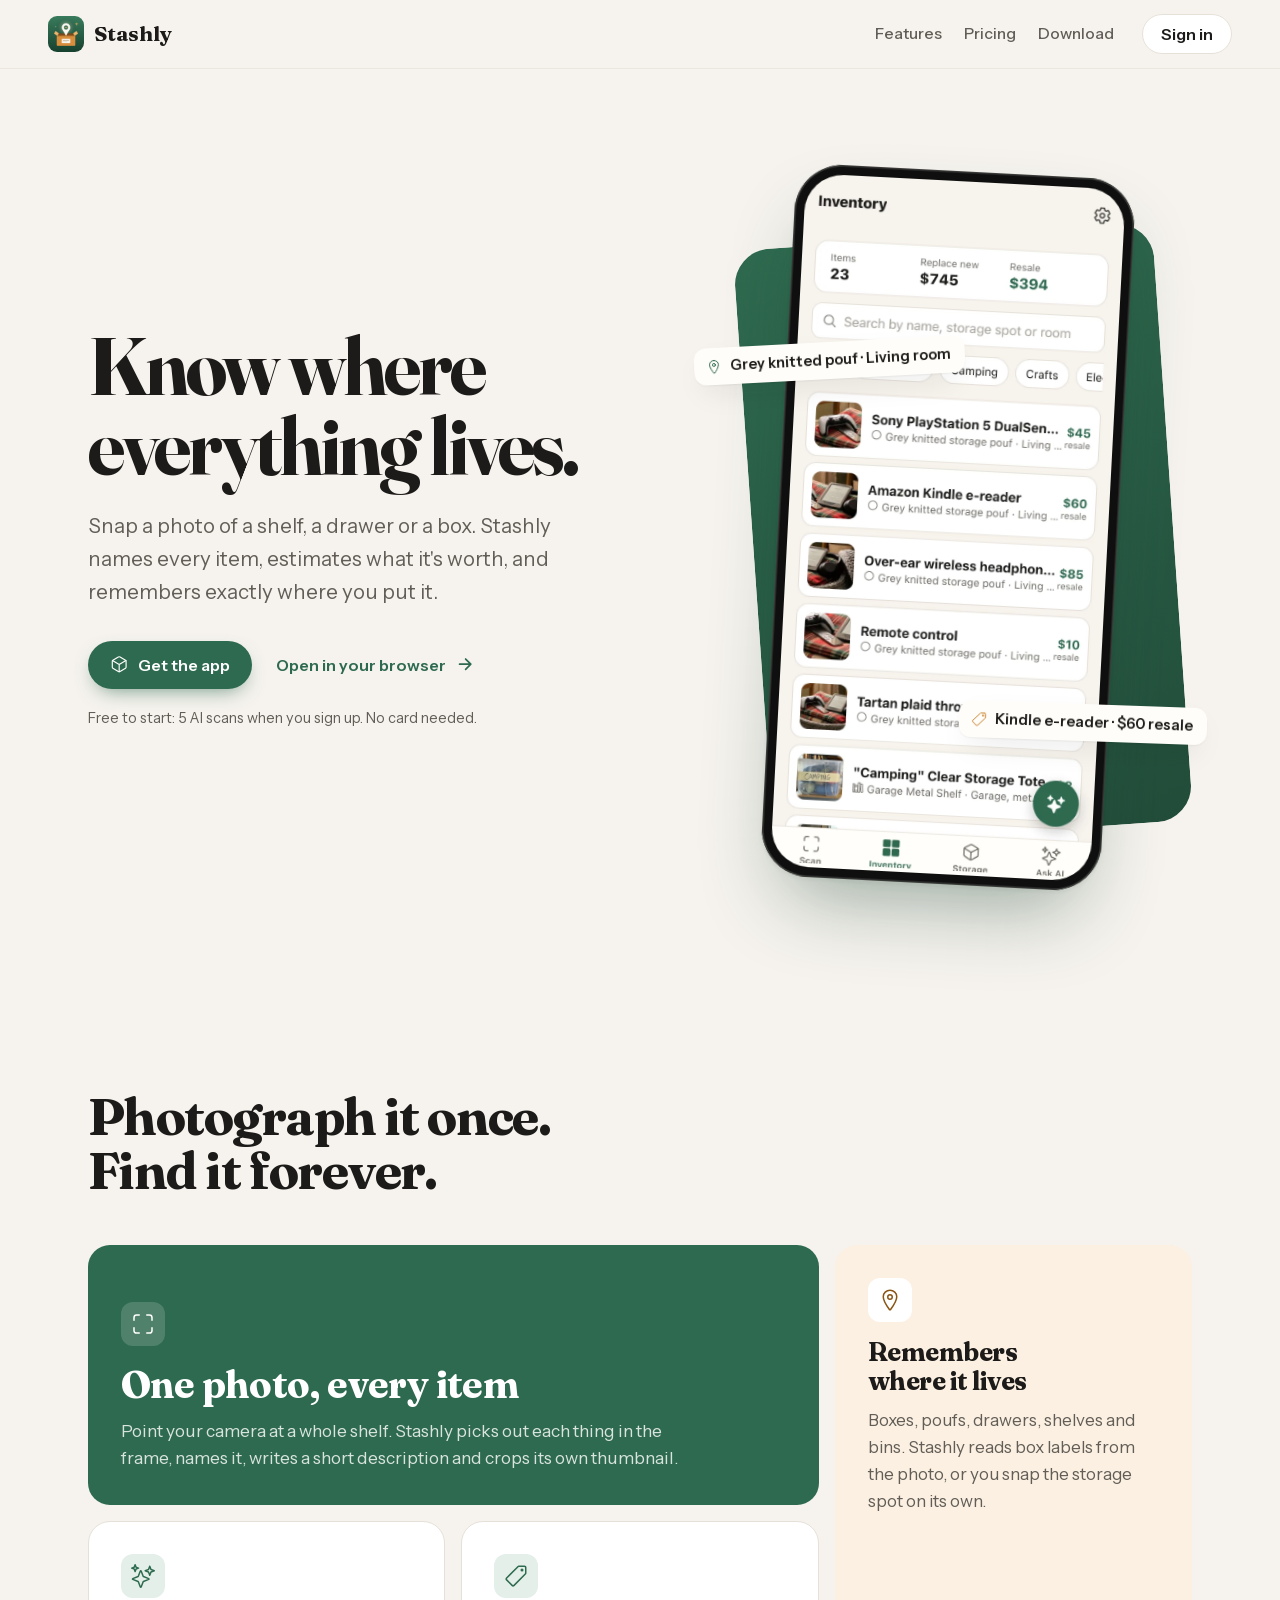
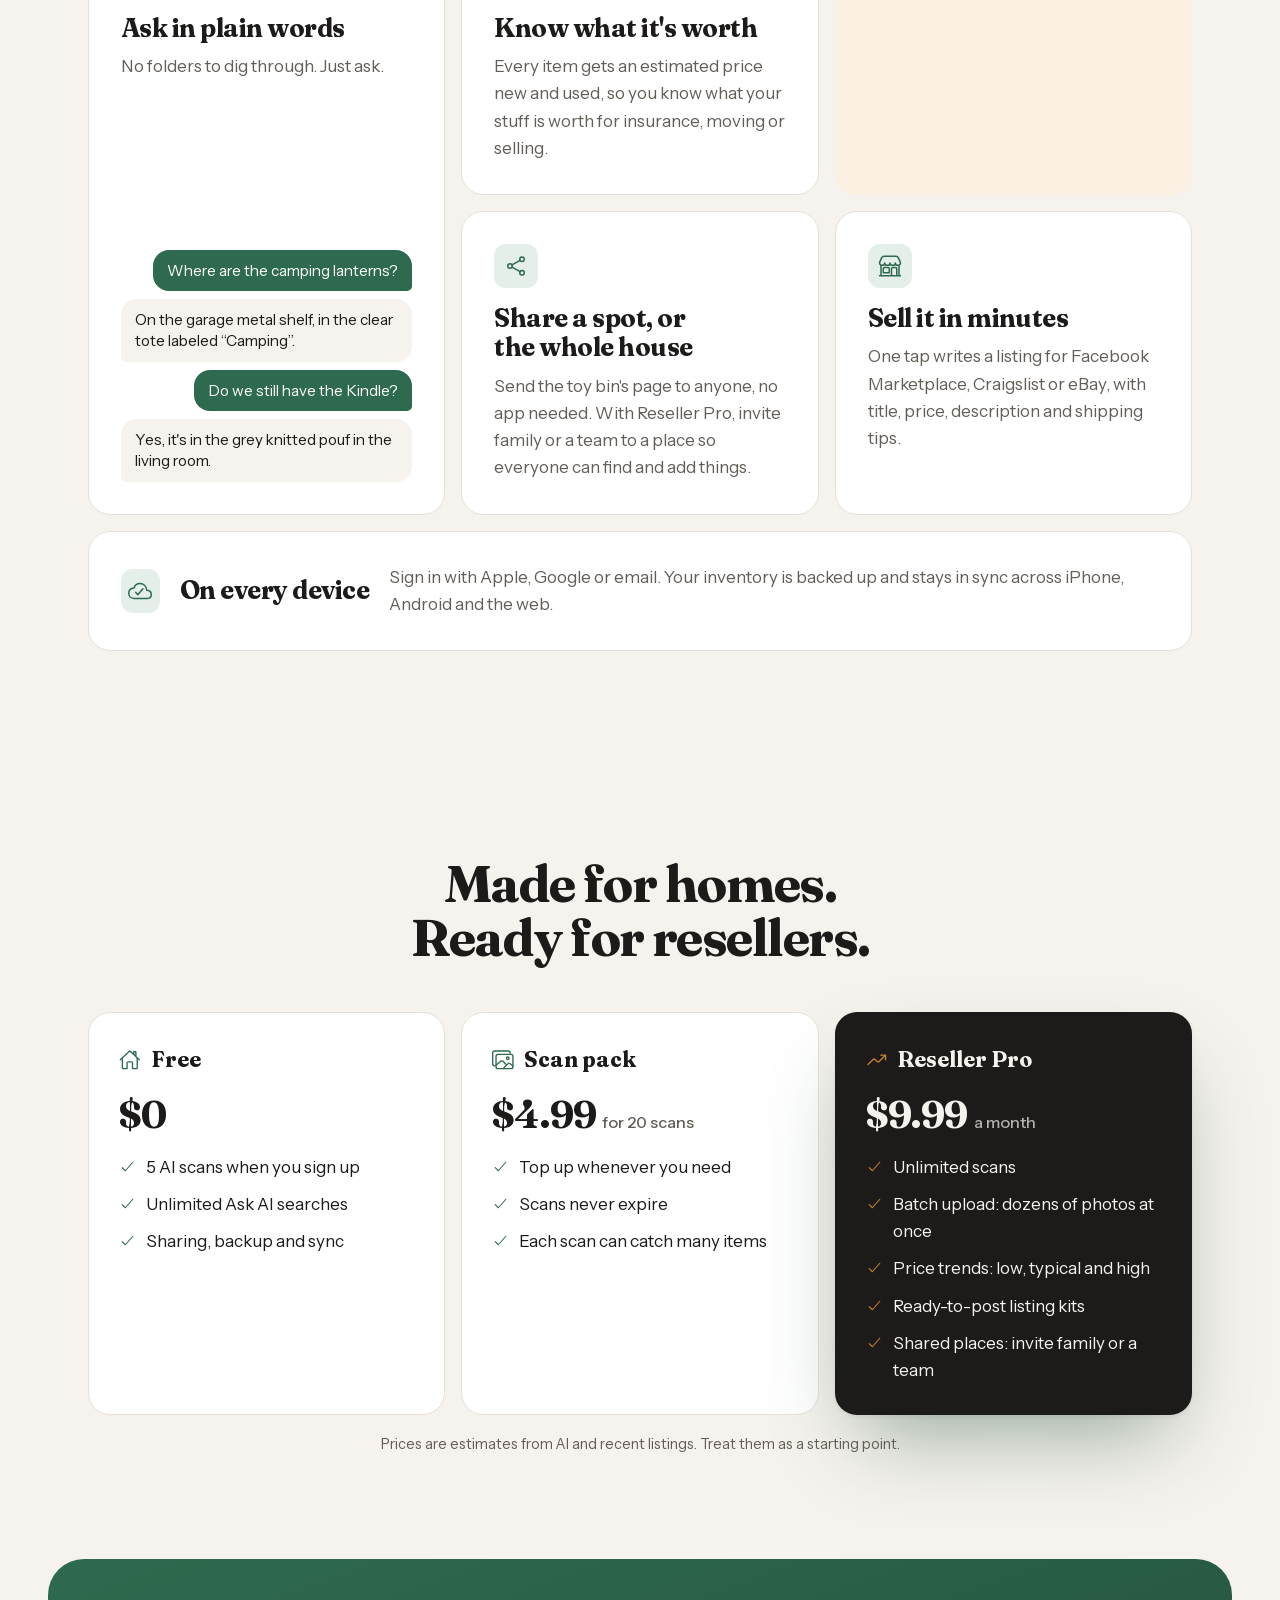
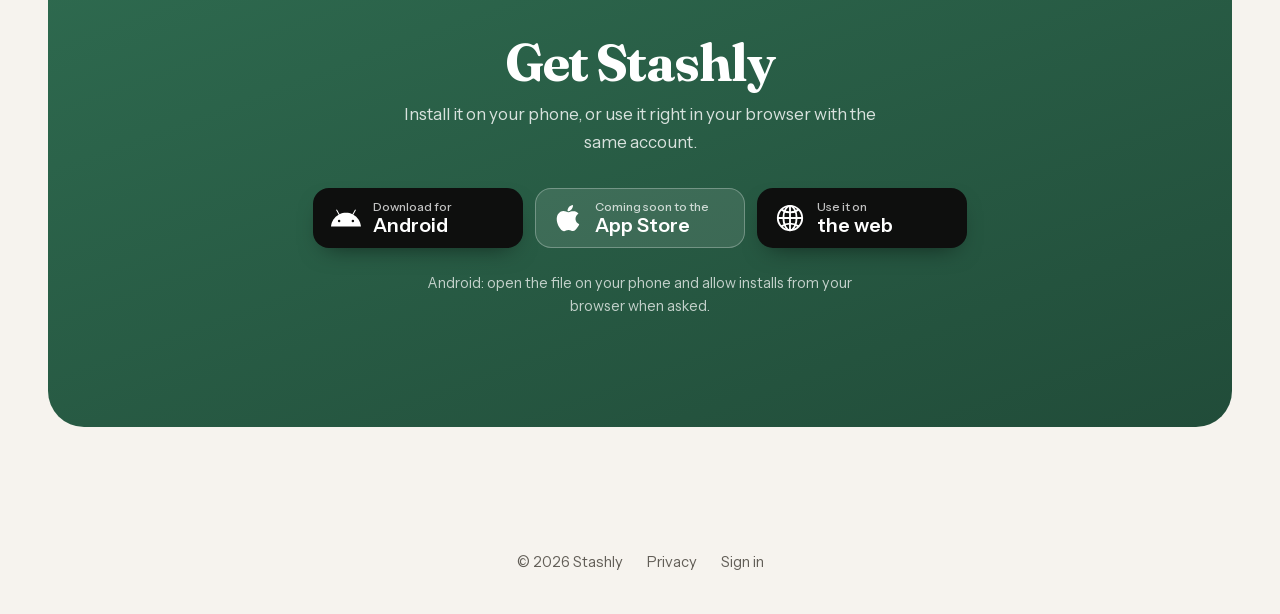
==== commit af023345: "Site v0.9.0: shared places, sign-in methods Co-Authored-By: Claude Opus 5.5 <noreply@anthropic.com>" ====
--- a/index.html
+++ b/index.html
@@ -90,8 +90,8 @@
 
         <article class="card c-share">
           <span class="ico"><svg aria-hidden="true" focusable="false" fill="currentColor" xmlns="http://www.w3.org/2000/svg" viewBox="0 0 512 512"><circle cx="128" cy="256" r="48" fill="none" stroke="currentColor" stroke-linecap="round" stroke-linejoin="round" stroke-width="32"/><circle cx="384" cy="112" r="48" fill="none" stroke="currentColor" stroke-linecap="round" stroke-linejoin="round" stroke-width="32"/><circle cx="384" cy="400" r="48" fill="none" stroke="currentColor" stroke-linecap="round" stroke-linejoin="round" stroke-width="32"/><path fill="none" stroke="currentColor" stroke-linecap="round" stroke-linejoin="round" stroke-width="32" d="M169.83 279.53l172.34 96.94M342.17 135.53l-172.34 96.94"/></svg></span>
-          <h3>Share a spot with a link</h3>
-          <p>Your kid asks where the Lego went? Send the toy bin's page. It opens in any browser, with photos, no app needed.</p>
+          <h3>Share a spot, or the whole house</h3>
+          <p>Send the toy bin's page to anyone, no app needed. With Reseller Pro, invite family or a team to a place so everyone can find and add things.</p>
         </article>
 
         <article class="card c-sell">
@@ -137,6 +137,7 @@
             <li><svg aria-hidden="true" focusable="false" fill="currentColor" xmlns="http://www.w3.org/2000/svg" viewBox="0 0 512 512"><path fill="none" stroke="currentColor" stroke-linecap="round" stroke-linejoin="round" stroke-width="32" d="M416 128L192 384l-96-96"/></svg>Batch upload: dozens of photos at once</li>
             <li><svg aria-hidden="true" focusable="false" fill="currentColor" xmlns="http://www.w3.org/2000/svg" viewBox="0 0 512 512"><path fill="none" stroke="currentColor" stroke-linecap="round" stroke-linejoin="round" stroke-width="32" d="M416 128L192 384l-96-96"/></svg>Price trends: low, typical and high</li>
             <li><svg aria-hidden="true" focusable="false" fill="currentColor" xmlns="http://www.w3.org/2000/svg" viewBox="0 0 512 512"><path fill="none" stroke="currentColor" stroke-linecap="round" stroke-linejoin="round" stroke-width="32" d="M416 128L192 384l-96-96"/></svg>Ready-to-post listing kits</li>
+            <li><svg aria-hidden="true" focusable="false" fill="currentColor" xmlns="http://www.w3.org/2000/svg" viewBox="0 0 512 512"><path fill="none" stroke="currentColor" stroke-linecap="round" stroke-linejoin="round" stroke-width="32" d="M416 128L192 384l-96-96"/></svg>Shared places: invite family or a team</li>
           </ul>
         </div>
       </div>
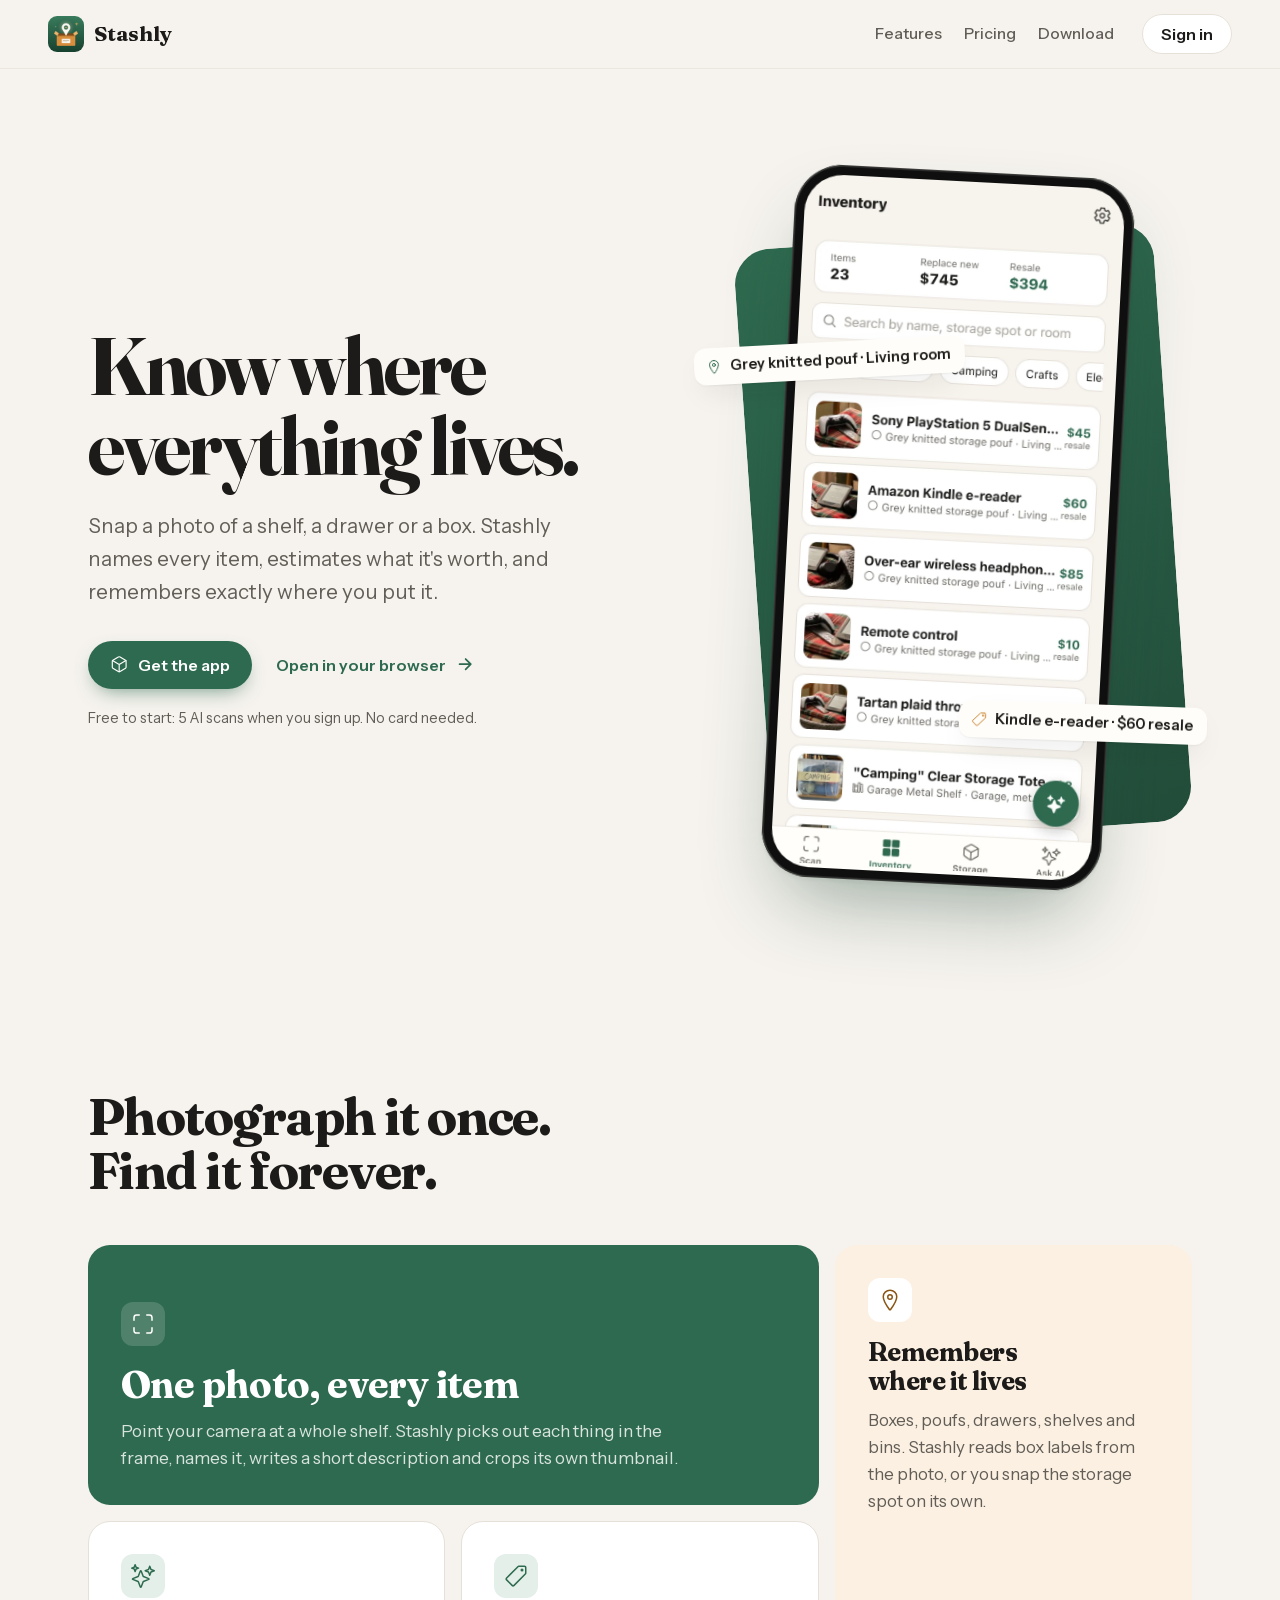
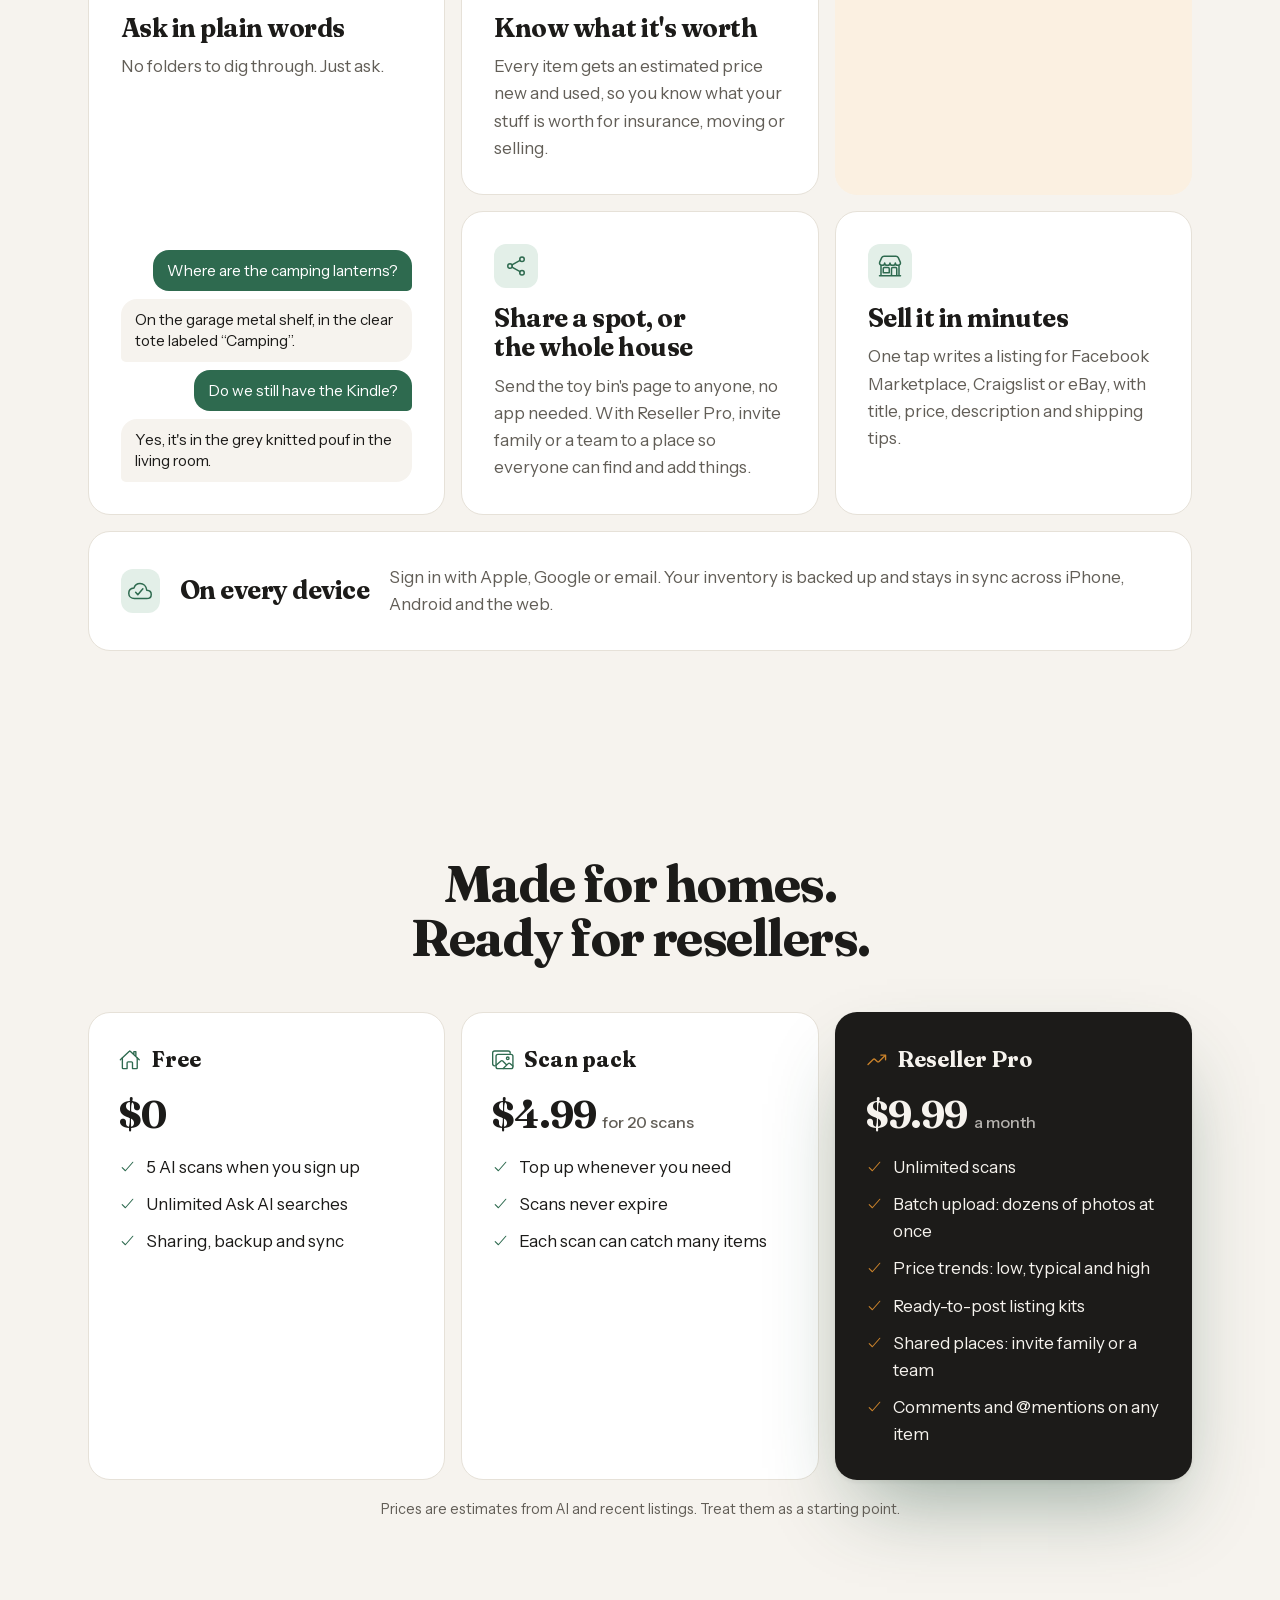
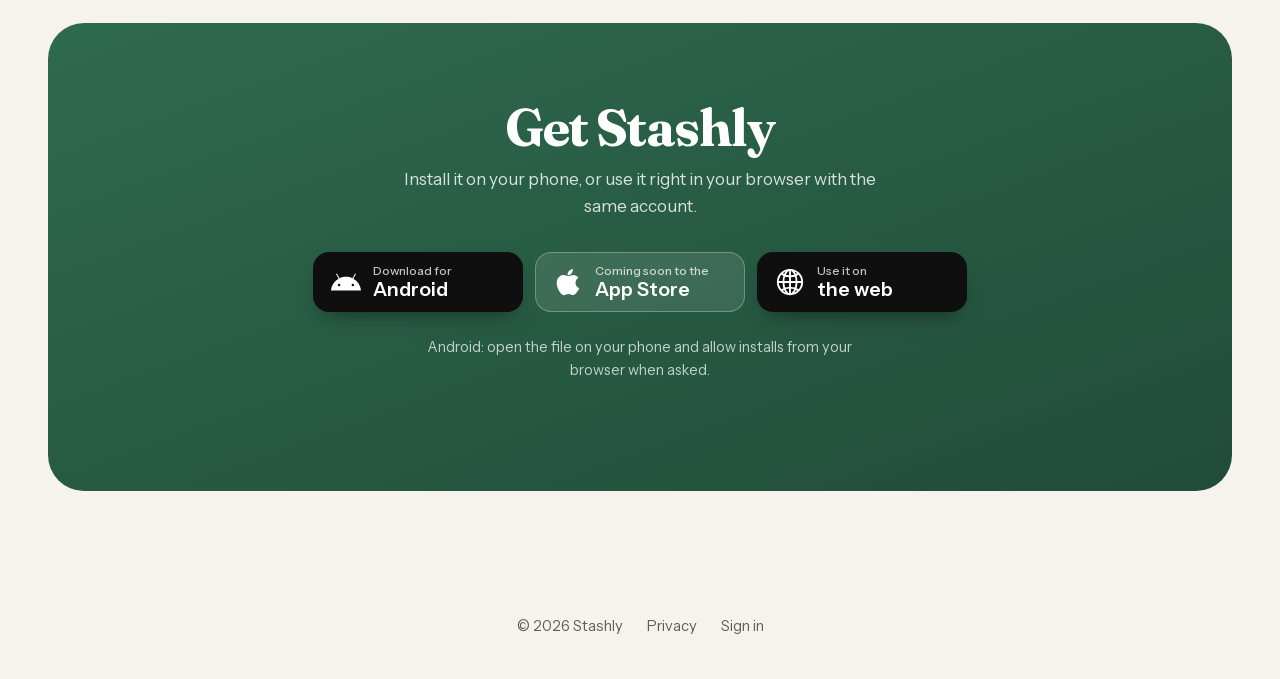
==== commit 7534f08d: "Site 0.10.0: People tab, comments and @mentions Co-Authored-By: Claude Opus 5.5 <noreply@anthropic.c" ====
--- a/index.html
+++ b/index.html
@@ -138,6 +138,7 @@
             <li><svg aria-hidden="true" focusable="false" fill="currentColor" xmlns="http://www.w3.org/2000/svg" viewBox="0 0 512 512"><path fill="none" stroke="currentColor" stroke-linecap="round" stroke-linejoin="round" stroke-width="32" d="M416 128L192 384l-96-96"/></svg>Price trends: low, typical and high</li>
             <li><svg aria-hidden="true" focusable="false" fill="currentColor" xmlns="http://www.w3.org/2000/svg" viewBox="0 0 512 512"><path fill="none" stroke="currentColor" stroke-linecap="round" stroke-linejoin="round" stroke-width="32" d="M416 128L192 384l-96-96"/></svg>Ready-to-post listing kits</li>
             <li><svg aria-hidden="true" focusable="false" fill="currentColor" xmlns="http://www.w3.org/2000/svg" viewBox="0 0 512 512"><path fill="none" stroke="currentColor" stroke-linecap="round" stroke-linejoin="round" stroke-width="32" d="M416 128L192 384l-96-96"/></svg>Shared places: invite family or a team</li>
+            <li><svg aria-hidden="true" focusable="false" fill="currentColor" xmlns="http://www.w3.org/2000/svg" viewBox="0 0 512 512"><path fill="none" stroke="currentColor" stroke-linecap="round" stroke-linejoin="round" stroke-width="32" d="M416 128L192 384l-96-96"/></svg>Comments and @mentions on any item</li>
           </ul>
         </div>
       </div>
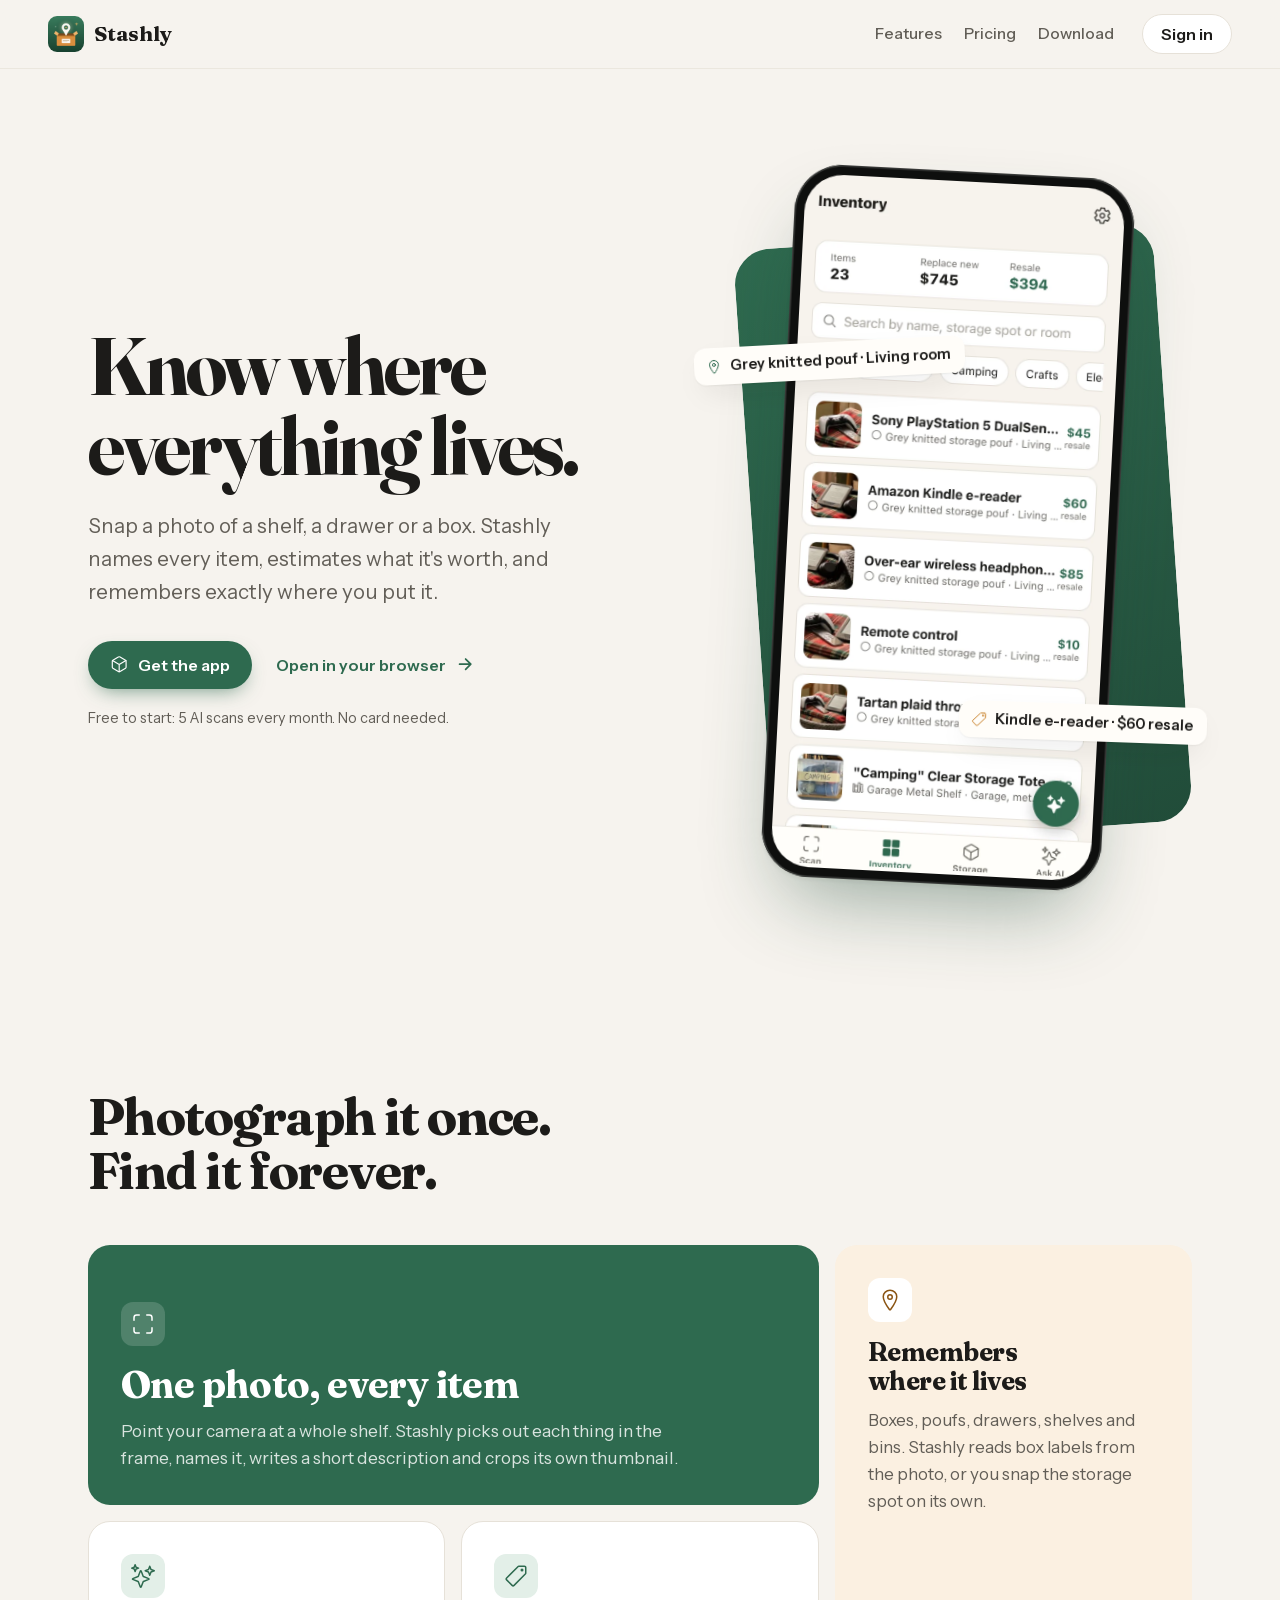
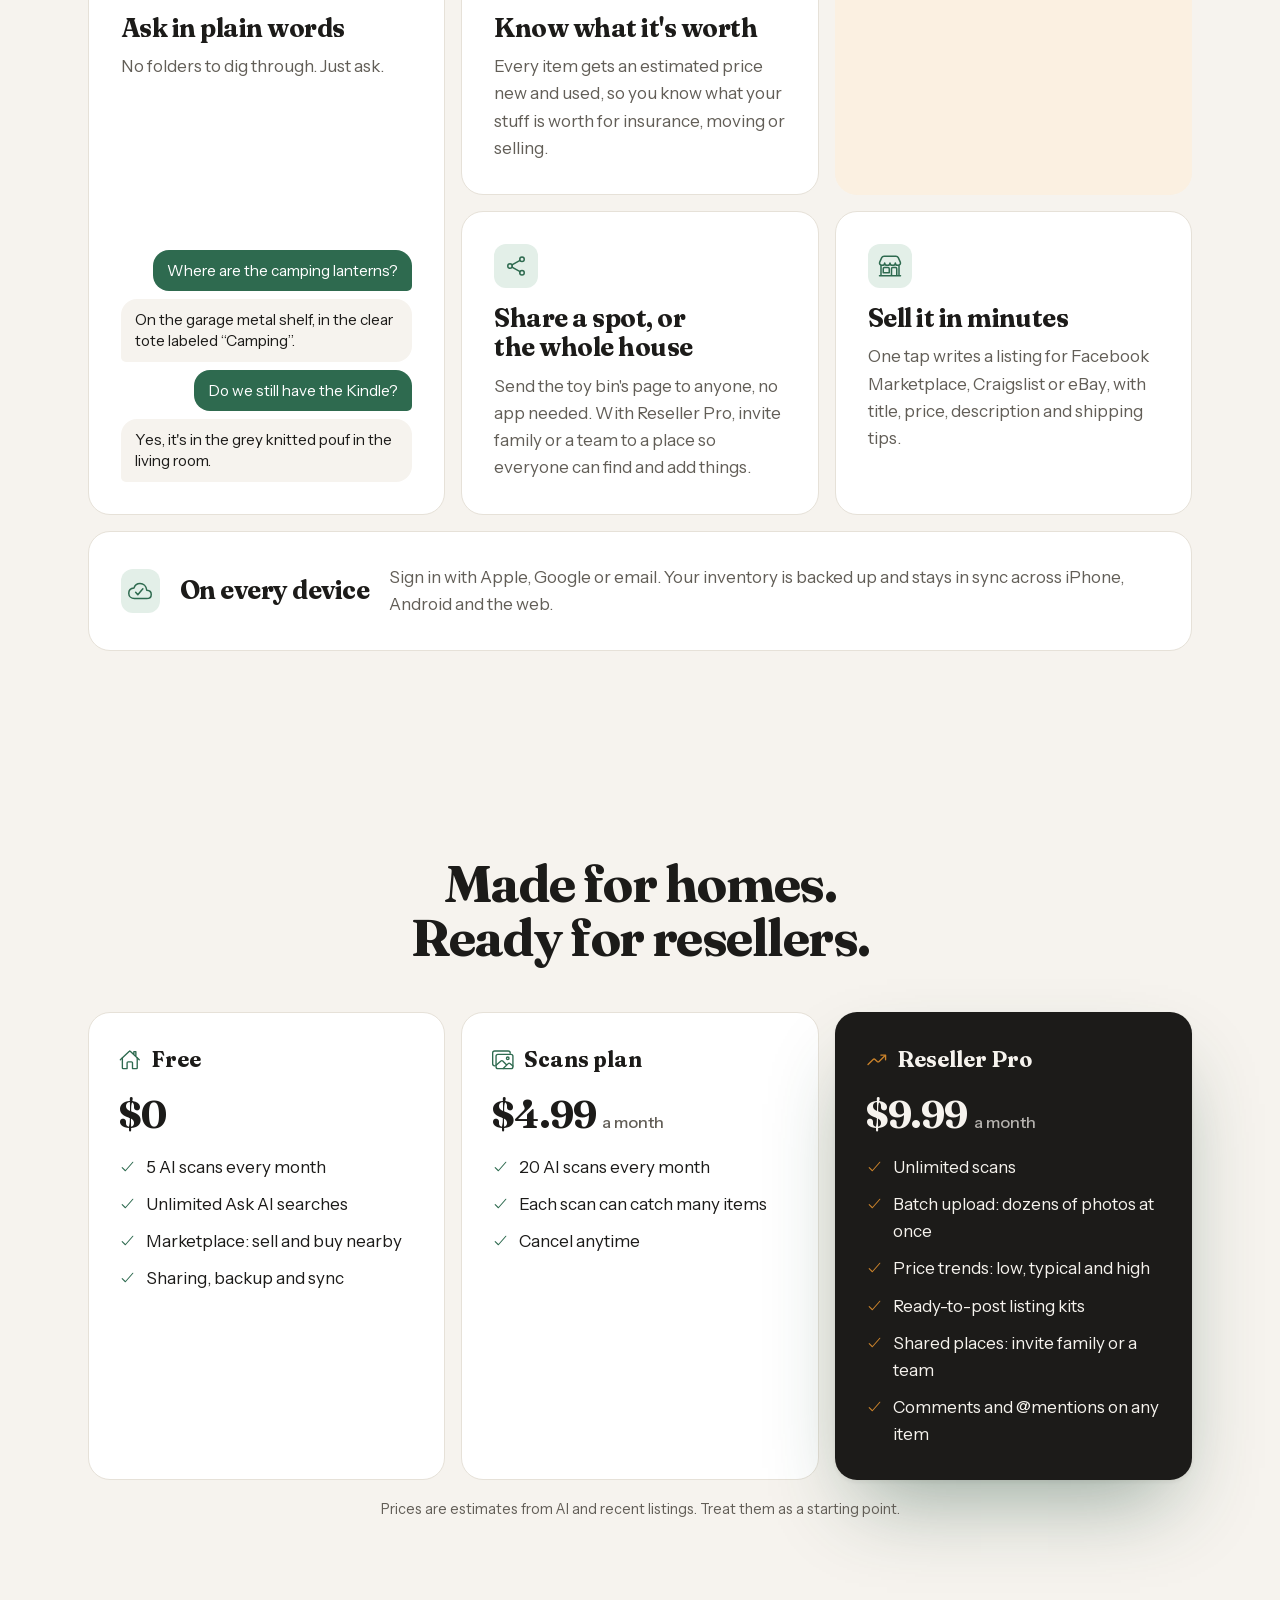
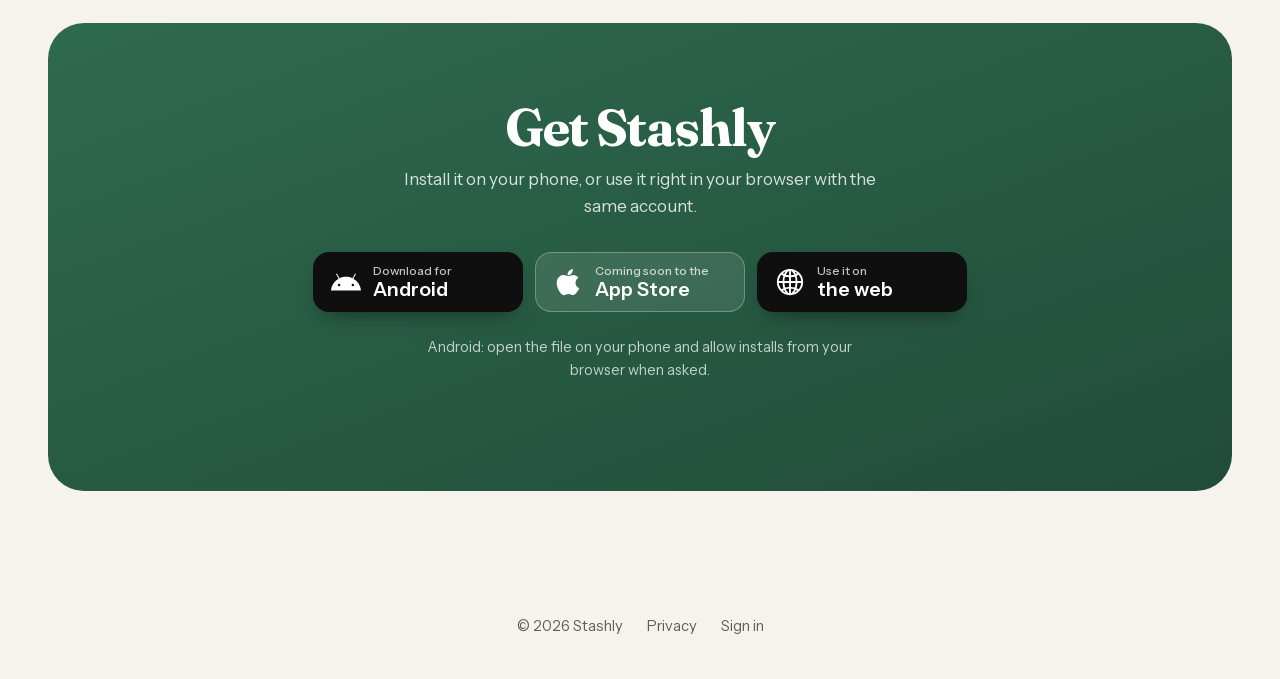
==== commit 4b0ce803: "Site: monthly scan plans, free Marketplace, bulk AI studio photos Built from sslugic/stashly a12359f" ====
--- a/index.html
+++ b/index.html
@@ -40,7 +40,7 @@
           <a class="btn btn-primary" href="#download"><svg aria-hidden="true" focusable="false" fill="currentColor" xmlns="http://www.w3.org/2000/svg" viewBox="0 0 512 512"><path d="M448 341.37V170.61A32 32 0 00432.11 143l-152-88.46a47.94 47.94 0 00-48.24 0L79.89 143A32 32 0 0064 170.61v170.76A32 32 0 0079.89 369l152 88.46a48 48 0 0048.24 0l152-88.46A32 32 0 00448 341.37z" fill="none" stroke="currentColor" stroke-linecap="round" stroke-linejoin="round" stroke-width="32"/><path fill="none" stroke="currentColor" stroke-linecap="round" stroke-linejoin="round" stroke-width="32" d="M69 153.99l187 110 187-110M256 463.99v-200"/></svg>Get the app</a>
           <a class="btn btn-quiet" href="app/">Open in your browser<svg aria-hidden="true" focusable="false" fill="currentColor" xmlns="http://www.w3.org/2000/svg" viewBox="0 0 512 512"><path fill="none" stroke="currentColor" stroke-linecap="round" stroke-linejoin="round" stroke-width="48" d="M268 112l144 144-144 144M392 256H100"/></svg></a>
         </div>
-        <p class="fineprint">Free to start: 5 AI scans when you sign up. No card needed.</p>
+        <p class="fineprint">Free to start: 5 AI scans every month. No card needed.</p>
       </div>
 
       <figure class="hero-art">
@@ -115,18 +115,19 @@
           <h3><svg aria-hidden="true" focusable="false" fill="currentColor" xmlns="http://www.w3.org/2000/svg" viewBox="0 0 512 512"><path d="M80 212v236a16 16 0 0016 16h96V328a24 24 0 0124-24h80a24 24 0 0124 24v136h96a16 16 0 0016-16V212" fill="none" stroke="currentColor" stroke-linecap="round" stroke-linejoin="round" stroke-width="32"/><path d="M480 256L266.89 52c-5-5.28-16.69-5.34-21.78 0L32 256M400 179V64h-48v69" fill="none" stroke="currentColor" stroke-linecap="round" stroke-linejoin="round" stroke-width="32"/></svg>Free</h3>
           <p class="price">$0</p>
           <ul>
-            <li><svg aria-hidden="true" focusable="false" fill="currentColor" xmlns="http://www.w3.org/2000/svg" viewBox="0 0 512 512"><path fill="none" stroke="currentColor" stroke-linecap="round" stroke-linejoin="round" stroke-width="32" d="M416 128L192 384l-96-96"/></svg>5 AI scans when you sign up</li>
+            <li><svg aria-hidden="true" focusable="false" fill="currentColor" xmlns="http://www.w3.org/2000/svg" viewBox="0 0 512 512"><path fill="none" stroke="currentColor" stroke-linecap="round" stroke-linejoin="round" stroke-width="32" d="M416 128L192 384l-96-96"/></svg>5 AI scans every month</li>
             <li><svg aria-hidden="true" focusable="false" fill="currentColor" xmlns="http://www.w3.org/2000/svg" viewBox="0 0 512 512"><path fill="none" stroke="currentColor" stroke-linecap="round" stroke-linejoin="round" stroke-width="32" d="M416 128L192 384l-96-96"/></svg>Unlimited Ask AI searches</li>
+            <li><svg aria-hidden="true" focusable="false" fill="currentColor" xmlns="http://www.w3.org/2000/svg" viewBox="0 0 512 512"><path fill="none" stroke="currentColor" stroke-linecap="round" stroke-linejoin="round" stroke-width="32" d="M416 128L192 384l-96-96"/></svg>Marketplace: sell and buy nearby</li>
             <li><svg aria-hidden="true" focusable="false" fill="currentColor" xmlns="http://www.w3.org/2000/svg" viewBox="0 0 512 512"><path fill="none" stroke="currentColor" stroke-linecap="round" stroke-linejoin="round" stroke-width="32" d="M416 128L192 384l-96-96"/></svg>Sharing, backup and sync</li>
           </ul>
         </div>
         <div class="plan">
-          <h3><svg aria-hidden="true" focusable="false" fill="currentColor" xmlns="http://www.w3.org/2000/svg" viewBox="0 0 512 512"><path d="M432 112V96a48.14 48.14 0 00-48-48H64a48.14 48.14 0 00-48 48v256a48.14 48.14 0 0048 48h16" fill="none" stroke="currentColor" stroke-linejoin="round" stroke-width="32"/><rect x="96" y="128" width="400" height="336" rx="45.99" ry="45.99" fill="none" stroke="currentColor" stroke-linejoin="round" stroke-width="32"/><ellipse cx="372.92" cy="219.64" rx="30.77" ry="30.55" fill="none" stroke="currentColor" stroke-miterlimit="10" stroke-width="32"/><path d="M342.15 372.17L255 285.78a30.93 30.93 0 00-42.18-1.21L96 387.64M265.23 464l118.59-117.73a31 31 0 0141.46-1.87L496 402.91" fill="none" stroke="currentColor" stroke-linecap="round" stroke-linejoin="round" stroke-width="32"/></svg>Scan pack</h3>
-          <p class="price">$4.99 <span>for 20 scans</span></p>
+          <h3><svg aria-hidden="true" focusable="false" fill="currentColor" xmlns="http://www.w3.org/2000/svg" viewBox="0 0 512 512"><path d="M432 112V96a48.14 48.14 0 00-48-48H64a48.14 48.14 0 00-48 48v256a48.14 48.14 0 0048 48h16" fill="none" stroke="currentColor" stroke-linejoin="round" stroke-width="32"/><rect x="96" y="128" width="400" height="336" rx="45.99" ry="45.99" fill="none" stroke="currentColor" stroke-linejoin="round" stroke-width="32"/><ellipse cx="372.92" cy="219.64" rx="30.77" ry="30.55" fill="none" stroke="currentColor" stroke-miterlimit="10" stroke-width="32"/><path d="M342.15 372.17L255 285.78a30.93 30.93 0 00-42.18-1.21L96 387.64M265.23 464l118.59-117.73a31 31 0 0141.46-1.87L496 402.91" fill="none" stroke="currentColor" stroke-linecap="round" stroke-linejoin="round" stroke-width="32"/></svg>Scans plan</h3>
+          <p class="price">$4.99 <span>a month</span></p>
           <ul>
-            <li><svg aria-hidden="true" focusable="false" fill="currentColor" xmlns="http://www.w3.org/2000/svg" viewBox="0 0 512 512"><path fill="none" stroke="currentColor" stroke-linecap="round" stroke-linejoin="round" stroke-width="32" d="M416 128L192 384l-96-96"/></svg>Top up whenever you need</li>
-            <li><svg aria-hidden="true" focusable="false" fill="currentColor" xmlns="http://www.w3.org/2000/svg" viewBox="0 0 512 512"><path fill="none" stroke="currentColor" stroke-linecap="round" stroke-linejoin="round" stroke-width="32" d="M416 128L192 384l-96-96"/></svg>Scans never expire</li>
+            <li><svg aria-hidden="true" focusable="false" fill="currentColor" xmlns="http://www.w3.org/2000/svg" viewBox="0 0 512 512"><path fill="none" stroke="currentColor" stroke-linecap="round" stroke-linejoin="round" stroke-width="32" d="M416 128L192 384l-96-96"/></svg>20 AI scans every month</li>
             <li><svg aria-hidden="true" focusable="false" fill="currentColor" xmlns="http://www.w3.org/2000/svg" viewBox="0 0 512 512"><path fill="none" stroke="currentColor" stroke-linecap="round" stroke-linejoin="round" stroke-width="32" d="M416 128L192 384l-96-96"/></svg>Each scan can catch many items</li>
+            <li><svg aria-hidden="true" focusable="false" fill="currentColor" xmlns="http://www.w3.org/2000/svg" viewBox="0 0 512 512"><path fill="none" stroke="currentColor" stroke-linecap="round" stroke-linejoin="round" stroke-width="32" d="M416 128L192 384l-96-96"/></svg>Cancel anytime</li>
           </ul>
         </div>
         <div class="plan plan-pro">
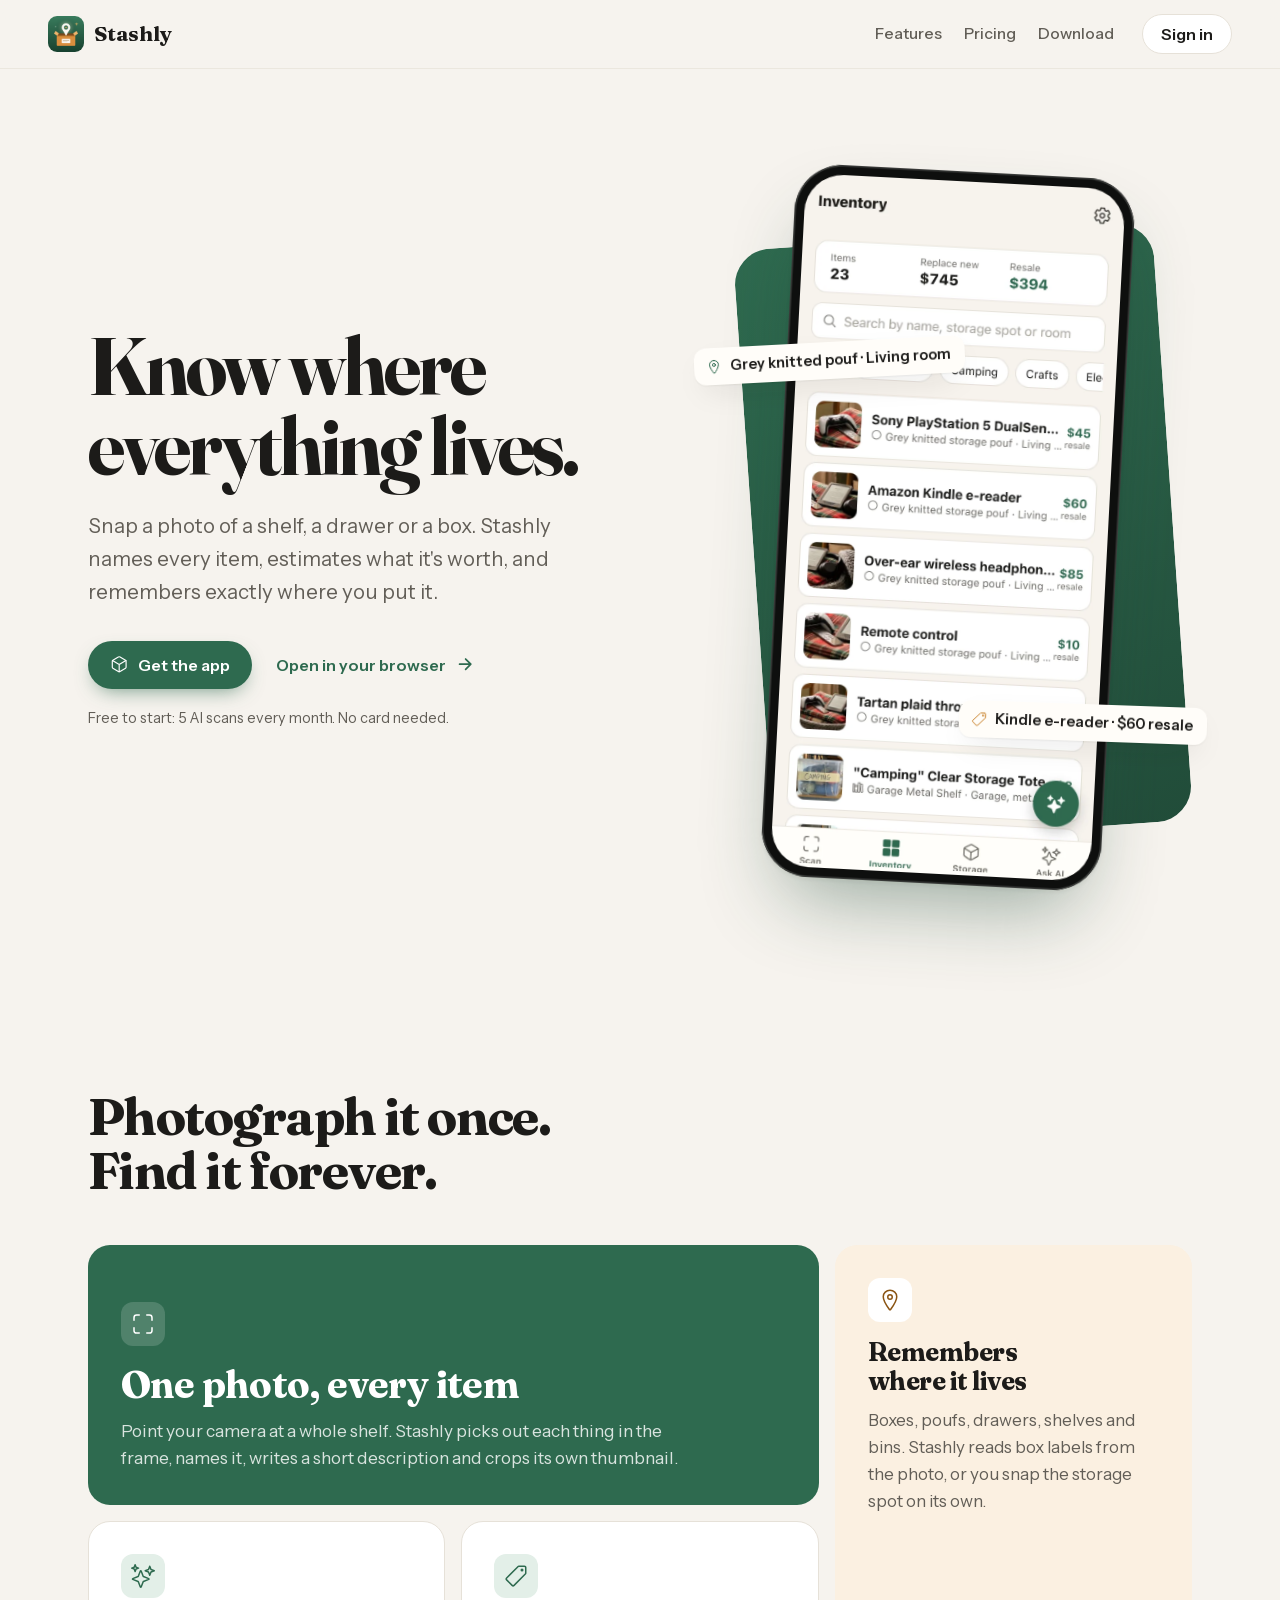
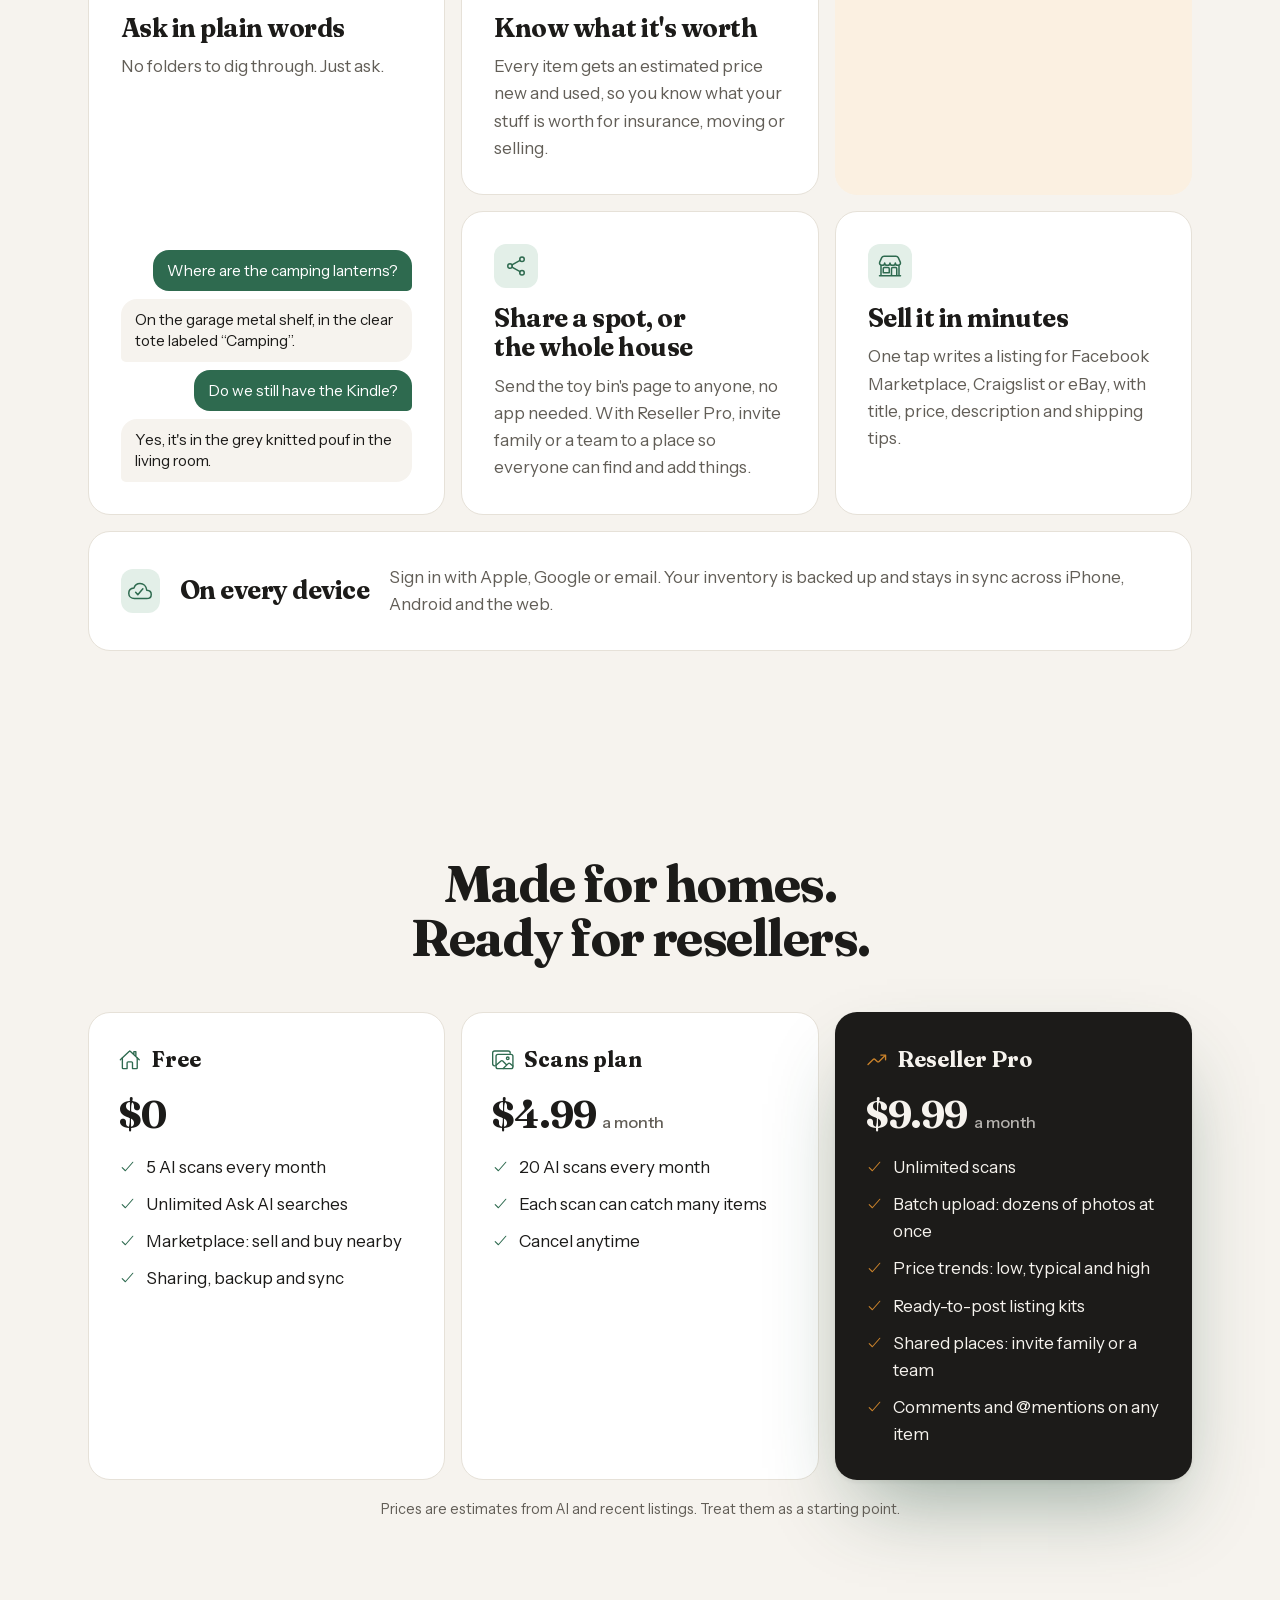
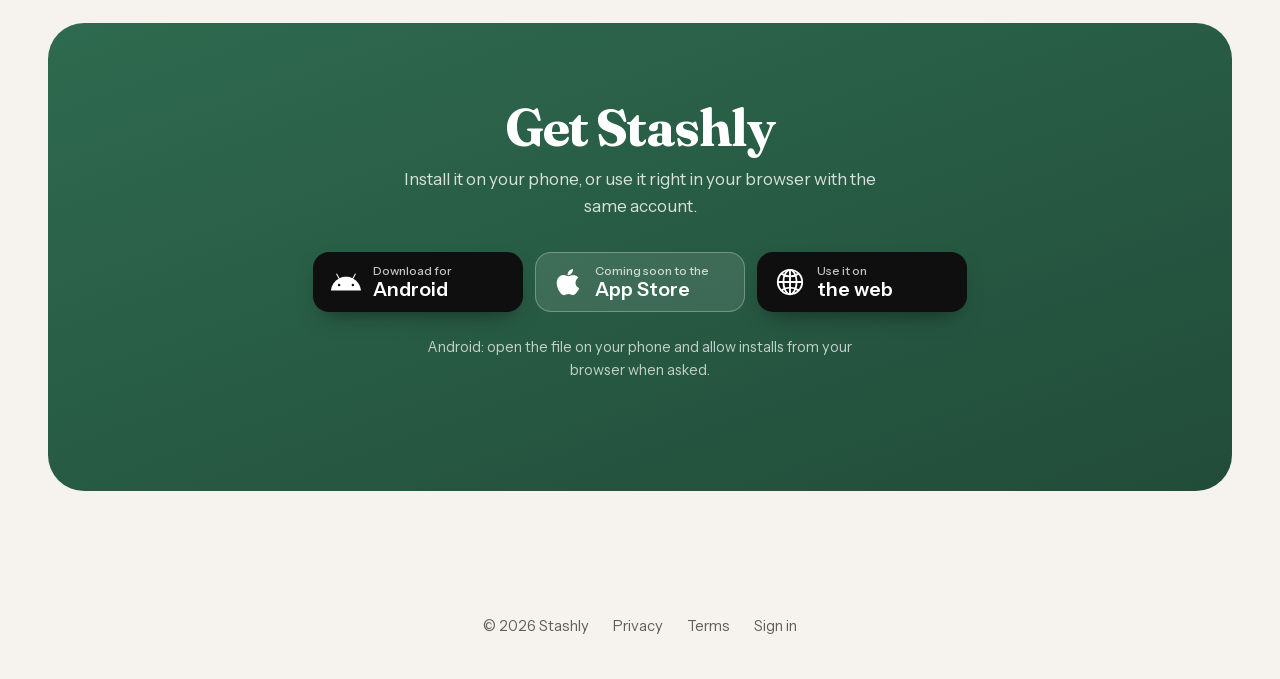
==== commit 8a4dbb81: "Publish from stashly 7991ec0: Terms of Use, updated Privacy, new sign-in, delete account Co-Authored" ====
--- a/index.html
+++ b/index.html
@@ -172,6 +172,7 @@
   <footer class="foot">
     <span>© 2026 Stashly</span>
     <a href="privacy.html">Privacy</a>
+    <a href="terms.html">Terms</a>
     <a href="app/sign-in">Sign in</a>
   </footer>
 </body>
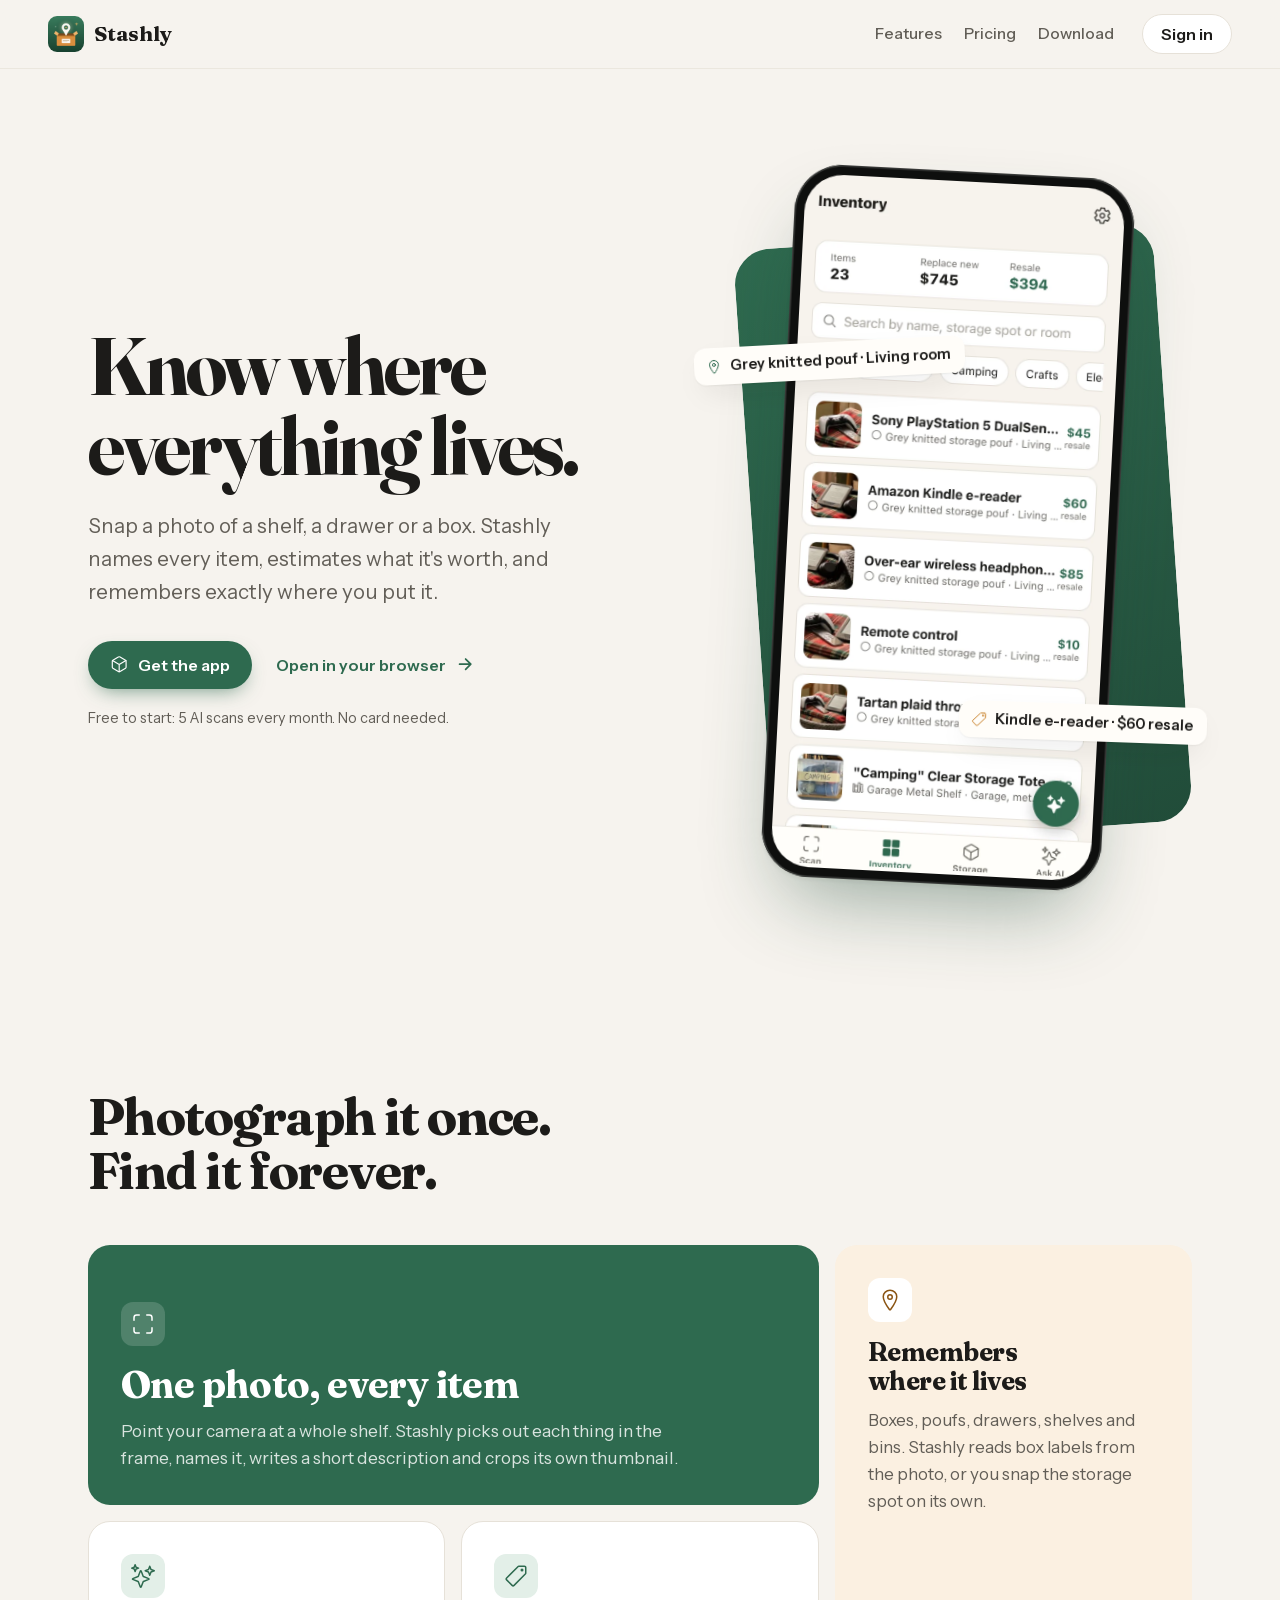
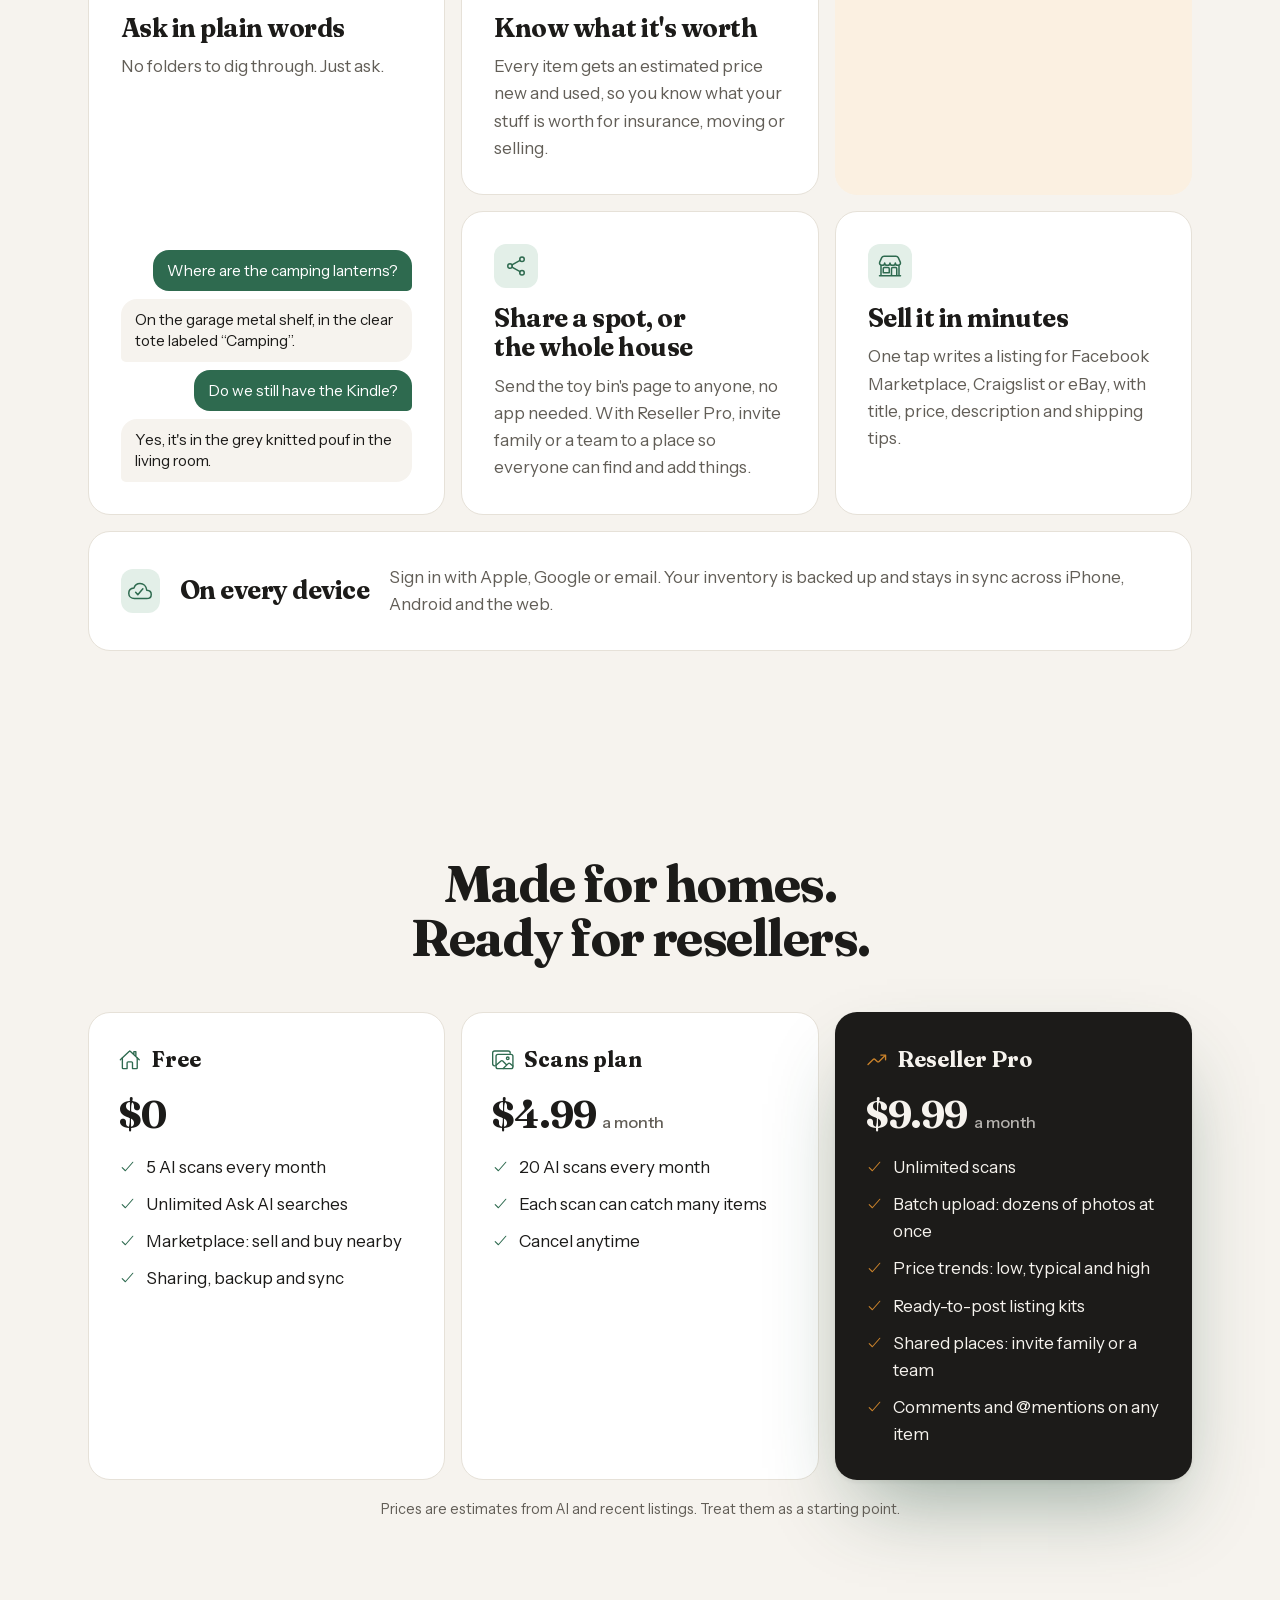
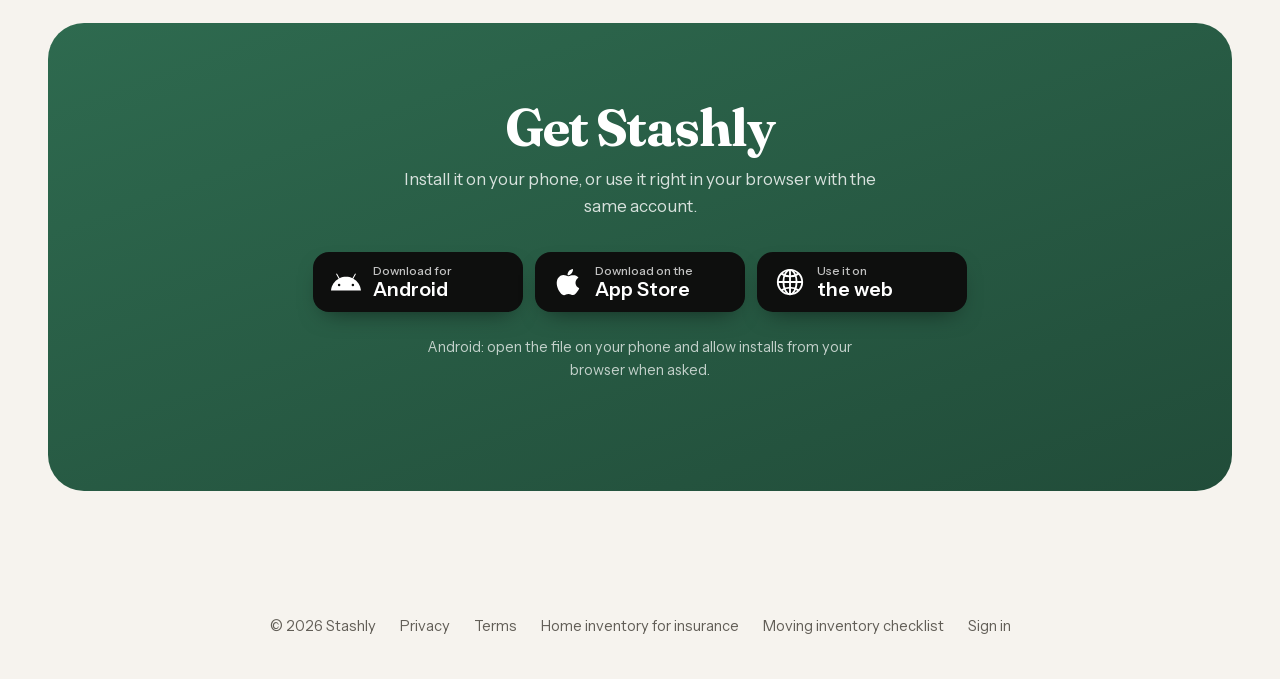
==== commit d4c37c2c: "Site: App Store link, guides for insurance and moving, sitemap (stashly a7cc910)" ====
--- a/index.html
+++ b/index.html
@@ -5,6 +5,7 @@
   <meta name="viewport" content="width=device-width, initial-scale=1" />
   <title>Stashly – know where everything lives</title>
   <meta name="description" content="Snap a photo. Stashly names every item, estimates what it's worth, and remembers which box, pouf or drawer it's in. Ask in plain words to find anything." />
+  <meta name="apple-itunes-app" content="app-id=6835513956" />
   <meta name="theme-color" content="#2E6A4F" />
   <meta property="og:title" content="Stashly – know where everything lives" />
   <meta property="og:description" content="AI home inventory: photograph your stuff, find anything, know what it's worth." />
@@ -155,10 +156,10 @@
             <svg aria-hidden="true" focusable="false" fill="currentColor" xmlns="http://www.w3.org/2000/svg" viewBox="0 0 512 512"><path d="M380.91 199l42.47-73.57a8.63 8.63 0 00-3.12-11.76 8.52 8.52 0 00-11.71 3.12l-43 74.52c-32.83-15-69.78-23.35-109.52-23.35s-76.69 8.36-109.52 23.35l-43-74.52a8.6 8.6 0 10-14.88 8.64L131 199C57.8 238.64 8.19 312.77 0 399.55h512c-8.19-86.78-57.8-160.91-131.09-200.55zM138.45 327.65a21.46 21.46 0 1121.46-21.46 21.47 21.47 0 01-21.46 21.46zm235 0A21.46 21.46 0 11395 306.19a21.47 21.47 0 01-21.51 21.46z"/></svg>
             <span><small>Download for</small>Android</span>
           </a>
-          <span class="store is-soon" aria-disabled="true">
+          <a class="store" href="https://apps.apple.com/app/id6835513956">
             <svg aria-hidden="true" focusable="false" fill="currentColor" xmlns="http://www.w3.org/2000/svg" viewBox="0 0 512 512"><path d="M349.13 136.86c-40.32 0-57.36 19.24-85.44 19.24-28.79 0-50.75-19.1-85.69-19.1-34.2 0-70.67 20.88-93.83 56.45-32.52 50.16-27 144.63 25.67 225.11 18.84 28.81 44 61.12 77 61.47h.6c28.68 0 37.2-18.78 76.67-19h.6c38.88 0 46.68 18.89 75.24 18.89h.6c33-.35 59.51-36.15 78.35-64.85 13.56-20.64 18.6-31 29-54.35-76.19-28.92-88.43-136.93-13.08-178.34-23-28.8-55.32-45.48-85.79-45.48z"/><path d="M340.25 32c-24 1.63-52 16.91-68.4 36.86-14.88 18.08-27.12 44.9-22.32 70.91h1.92c25.56 0 51.72-15.39 67-35.11 14.72-18.77 25.88-45.37 21.8-72.66z"/></svg>
-            <span><small>Coming soon to the</small>App Store</span>
-          </span>
+            <span><small>Download on the</small>App Store</span>
+          </a>
           <a class="store" href="app/">
             <svg aria-hidden="true" focusable="false" fill="currentColor" xmlns="http://www.w3.org/2000/svg" viewBox="0 0 512 512"><path d="M256 48C141.13 48 48 141.13 48 256s93.13 208 208 208 208-93.13 208-208S370.87 48 256 48z" fill="none" stroke="currentColor" stroke-miterlimit="10" stroke-width="32"/><path d="M256 48c-58.07 0-112.67 93.13-112.67 208S197.93 464 256 464s112.67-93.13 112.67-208S314.07 48 256 48z" fill="none" stroke="currentColor" stroke-miterlimit="10" stroke-width="32"/><path d="M117.33 117.33c38.24 27.15 86.38 43.34 138.67 43.34s100.43-16.19 138.67-43.34M394.67 394.67c-38.24-27.15-86.38-43.34-138.67-43.34s-100.43 16.19-138.67 43.34" fill="none" stroke="currentColor" stroke-linecap="round" stroke-linejoin="round" stroke-width="32"/><path fill="none" stroke="currentColor" stroke-miterlimit="10" stroke-width="32" d="M256 48v416M464 256H48"/></svg>
             <span><small>Use it on</small>the web</span>
@@ -173,6 +174,8 @@
     <span>© 2026 Stashly</span>
     <a href="privacy.html">Privacy</a>
     <a href="terms.html">Terms</a>
+    <a href="home-inventory-for-insurance.html">Home inventory for insurance</a>
+    <a href="moving-inventory-checklist.html">Moving inventory checklist</a>
     <a href="app/sign-in">Sign in</a>
   </footer>
 </body>
--- a/style.css
+++ b/style.css
@@ -252,7 +252,7 @@
 .store.is-soon { background: rgba(255, 255, 255, .1); box-shadow: inset 0 0 0 1px rgba(255, 255, 255, .28); cursor: default; }
 
 /* ---------- footer ---------- */
-.foot { display: flex; gap: 24px; justify-content: center; padding: 28px 16px 40px; color: var(--muted); font-size: .92rem; }
+.foot { display: flex; flex-wrap: wrap; gap: 12px 24px; justify-content: center; padding: 28px 16px 40px; color: var(--muted); font-size: .92rem; }
 .foot a { text-decoration: none; }
 .foot a:hover { color: var(--ink); text-decoration: underline; }
 
